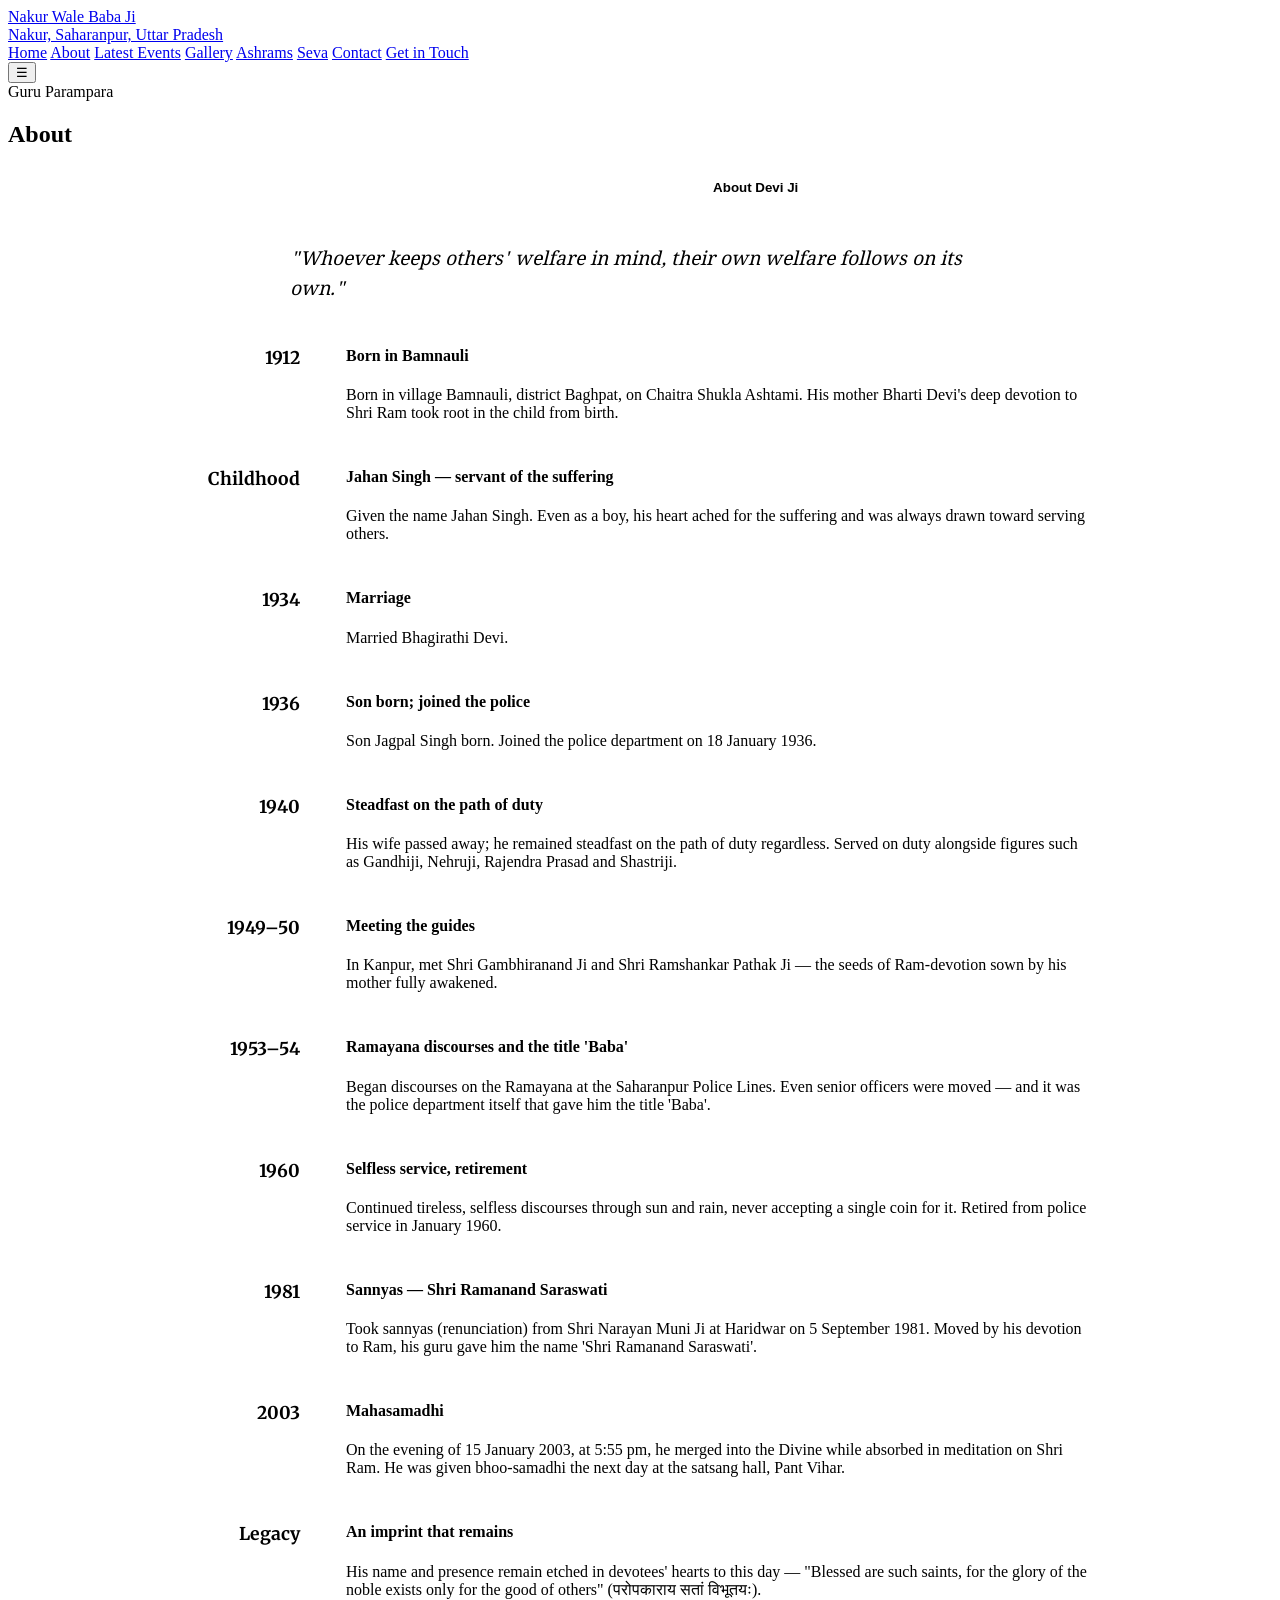
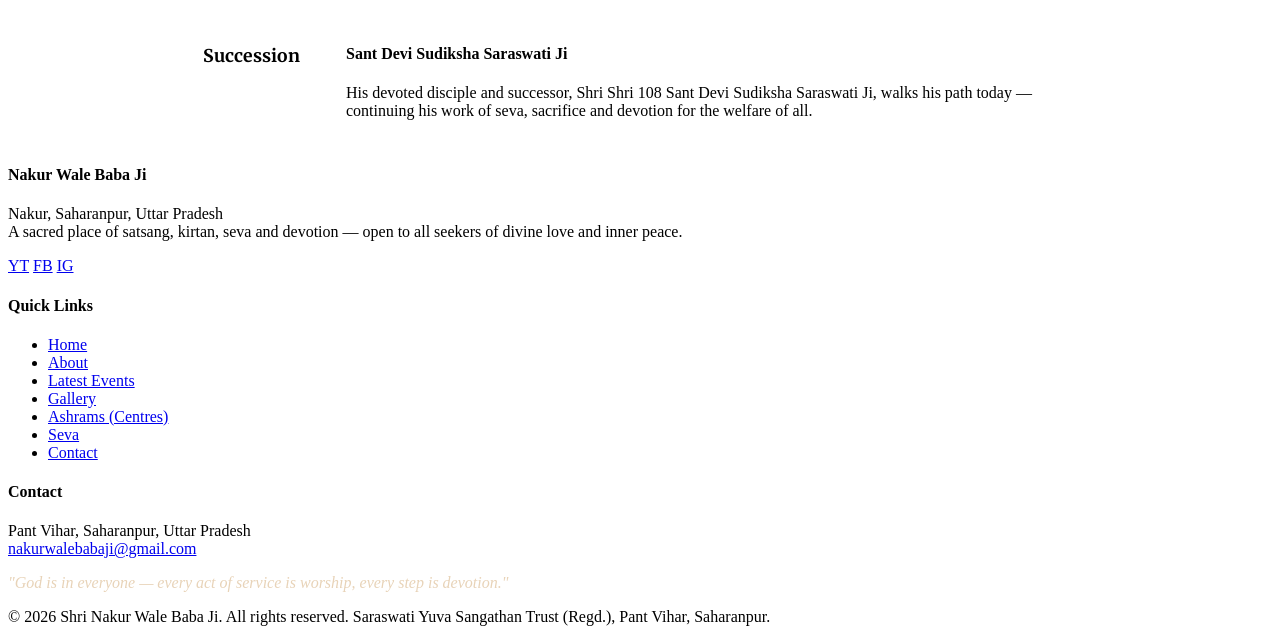
==== about.html @ 9f9c10e1 "Add files via upload" ====
<!DOCTYPE html>
<html lang="en">
<head>
<meta charset="UTF-8">
<meta name="viewport" content="width=device-width, initial-scale=1.0">
<title>About | Nakur Wale Baba Ji</title>
<meta name="description" content="Guru parampara — Nakur Wale Baba Ji's life journey and the sacred succession of Sant Devi Sudiksha Saraswati Ji.">
<link rel="preconnect" href="https://fonts.googleapis.com">
<link href="https://fonts.googleapis.com/css2?family=Merriweather:wght@700;900&family=Noto+Serif+Devanagari&family=Poppins:wght@400;500;600;700&display=swap" rel="stylesheet">
<link rel="stylesheet" href="assets/css/style.css">
<style>
.tabs-row{ display:flex; gap:14px; justify-content:center; margin-bottom:40px; flex-wrap:wrap; }
.tab-btn{ padding:12px 26px; border-radius:999px; border:2px solid var(--maroon); background:transparent; color:var(--maroon); font-weight:700; cursor:pointer; }
.tab-btn.active{ background:var(--maroon); color:#fff; }
.tab-panel{ display:none; }
.tab-panel.active{ display:block; }
.timeline{ max-width:900px; margin:0 auto; }
.tl-item{ display:grid; grid-template-columns:110px 1fr; gap:24px; margin-bottom:30px; }
.tl-year{ font-family:'Merriweather',serif; font-weight:700; color:var(--gold); font-size:1.1rem; text-align:right; }
.tl-body{ border-left:3px solid var(--gold); padding-left:22px; position:relative; }
.tl-body::before{ content:""; position:absolute; left:-8px; top:4px; width:13px; height:13px; border-radius:50%; background:var(--maroon); }
@media (max-width:600px){ .tl-item{ grid-template-columns:1fr; } .tl-year{ text-align:left; } }
</style>
</head>
<body>

<header class="site-header">
  <div class="header-inner">
    <a href="index.html" class="brand">
      <img src="https://nakurwalebabaji.com/images/logo.png" alt="Nakur Wale Baba Ji" onerror="this.style.display='none'">
      <div class="brand-text"><div class="title">Nakur Wale Baba Ji</div><div class="sub">Nakur, Saharanpur, Uttar Pradesh</div></div>
    </a>
    <nav class="nav">
      <a href="index.html">Home</a>
      <a href="about.html" class="active">About</a>
      <a href="events.html">Latest Events</a>
      <a href="gallery.html">Gallery</a>
      <a href="ashrams.html">Ashrams</a>
      <a href="seva.html">Seva</a>
      <a href="contact.html">Contact</a>
      <a href="contact.html" class="btn btn-primary nav-cta">Get in Touch</a>
    </nav>
    <button class="nav-toggle" aria-label="Menu">&#9776;</button>
  </div>
</header>

<section class="section" style="padding-bottom:0;">
  <div class="container">
    <div class="section-head">
      <div class="overline">Guru Parampara</div>
      <h2>About</h2>
    </div>
    <div class="tabs-row">
      <button class="tab-btn active" data-target="tab-baba">About Nakur Wale Baba Ji</button>
      <button class="tab-btn" data-target="tab-devi">About Devi Ji</button>
    </div>
  </div>
</section>

<section class="section" style="padding-top:0;">
  <div class="container">

    <div class="tab-panel active" id="tab-baba">
      <div class="center" style="max-width:700px;margin:0 auto 40px;">
        <p style="font-family:'Noto Serif Devanagari',serif;font-size:1.2rem;color:var(--maroon);font-style:italic;">
          "Whoever keeps others' welfare in mind, their own welfare follows on its own."
        </p>
      </div>
      <div class="timeline">
        <div class="tl-item"><div class="tl-year">1912</div><div class="tl-body"><h4 style="margin-top:0;">Born in Bamnauli</h4><p>Born in village Bamnauli, district Baghpat, on Chaitra Shukla Ashtami. His mother Bharti Devi's deep devotion to Shri Ram took root in the child from birth.</p></div></div>
        <div class="tl-item"><div class="tl-year">Childhood</div><div class="tl-body"><h4 style="margin-top:0;">Jahan Singh — servant of the suffering</h4><p>Given the name Jahan Singh. Even as a boy, his heart ached for the suffering and was always drawn toward serving others.</p></div></div>
        <div class="tl-item"><div class="tl-year">1934</div><div class="tl-body"><h4 style="margin-top:0;">Marriage</h4><p>Married Bhagirathi Devi.</p></div></div>
        <div class="tl-item"><div class="tl-year">1936</div><div class="tl-body"><h4 style="margin-top:0;">Son born; joined the police</h4><p>Son Jagpal Singh born. Joined the police department on 18 January 1936.</p></div></div>
        <div class="tl-item"><div class="tl-year">1940</div><div class="tl-body"><h4 style="margin-top:0;">Steadfast on the path of duty</h4><p>His wife passed away; he remained steadfast on the path of duty regardless. Served on duty alongside figures such as Gandhiji, Nehruji, Rajendra Prasad and Shastriji.</p></div></div>
        <div class="tl-item"><div class="tl-year">1949–50</div><div class="tl-body"><h4 style="margin-top:0;">Meeting the guides</h4><p>In Kanpur, met Shri Gambhiranand Ji and Shri Ramshankar Pathak Ji — the seeds of Ram-devotion sown by his mother fully awakened.</p></div></div>
        <div class="tl-item"><div class="tl-year">1953–54</div><div class="tl-body"><h4 style="margin-top:0;">Ramayana discourses and the title 'Baba'</h4><p>Began discourses on the Ramayana at the Saharanpur Police Lines. Even senior officers were moved — and it was the police department itself that gave him the title 'Baba'.</p></div></div>
        <div class="tl-item"><div class="tl-year">1960</div><div class="tl-body"><h4 style="margin-top:0;">Selfless service, retirement</h4><p>Continued tireless, selfless discourses through sun and rain, never accepting a single coin for it. Retired from police service in January 1960.</p></div></div>
        <div class="tl-item"><div class="tl-year">1981</div><div class="tl-body"><h4 style="margin-top:0;">Sannyas — Shri Ramanand Saraswati</h4><p>Took sannyas (renunciation) from Shri Narayan Muni Ji at Haridwar on 5 September 1981. Moved by his devotion to Ram, his guru gave him the name 'Shri Ramanand Saraswati'.</p></div></div>
        <div class="tl-item"><div class="tl-year">2003</div><div class="tl-body"><h4 style="margin-top:0;">Mahasamadhi</h4><p>On the evening of 15 January 2003, at 5:55 pm, he merged into the Divine while absorbed in meditation on Shri Ram. He was given bhoo-samadhi the next day at the satsang hall, Pant Vihar.</p></div></div>
        <div class="tl-item"><div class="tl-year">Legacy</div><div class="tl-body"><h4 style="margin-top:0;">An imprint that remains</h4><p>His name and presence remain etched in devotees' hearts to this day — "Blessed are such saints, for the glory of the noble exists only for the good of others" (परोपकाराय सतां विभूतयः).</p></div></div>
        <div class="tl-item"><div class="tl-year">Succession</div><div class="tl-body"><h4 style="margin-top:0;">Sant Devi Sudiksha Saraswati Ji</h4><p>His devoted disciple and successor, Shri Shri 108 Sant Devi Sudiksha Saraswati Ji, walks his path today — continuing his work of seva, sacrifice and devotion for the welfare of all.</p></div></div>
      </div>
    </div>

    <div class="tab-panel" id="tab-devi">
      <div class="bio-grid">
        <img src="https://nakurwalebabaji.com/images/Devi%20ji/devi-ji.png" alt="Sant Devi Sudiksha Saraswati Ji">
        <div>
          <h2>Sant Devi Sudiksha Saraswati Ji</h2>
          <p>Sushri Devi Sudiksha Saraswati Ji has been Nakur Wale Baba Ji's disciple since 1969. In 1970 he gave her the Shri Ramcharitmanas as prasad from Haridwar and inspired her to study and reflect on it; in 1971 he placed her in the education department, where her work continues to this day. She has been honoured with the President's Medal for this work, and today continues Baba Ji's path of seva, sacrifice and devotion as his successor.</p>
          <div class="pull-quote">"Ram te adhik Ram kar dasa, tum te adhik guruhi jiya jaani" — from her own tribute to Baba Ji, reflecting the depth of her devotion to her guru.</div>
        </div>
      </div>
      <div class="badge-info" style="max-width:900px;margin:36px auto 0;">
        The content above draws on Devi Ji's own tribute/dedication letter to Baba Ji. A fuller biography — her own background, initiation, and the initiatives she personally leads today — can be added here once available.
      </div>
    </div>

  </div>
</section>

<footer class="site-footer">
  <div class="container">
    <div class="footer-grid">
      <div>
        <h4>Nakur Wale Baba Ji</h4>
        <p>Nakur, Saharanpur, Uttar Pradesh<br>A sacred place of satsang, kirtan, seva and devotion — open to all seekers of divine love and inner peace.</p>
        <div class="social-row">
          <a href="https://www.youtube.com/@bawavideo" target="_blank" rel="noopener" title="YouTube">YT</a>
          <a href="https://www.facebook.com/bawajinakurwale" target="_blank" rel="noopener" title="Facebook">FB</a>
          <a href="https://www.instagram.com/nakur_wale_baba_ji/" target="_blank" rel="noopener" title="Instagram">IG</a>
        </div>
      </div>
      <div>
        <h4>Quick Links</h4>
        <ul class="footer-links">
          <li><a href="index.html">Home</a></li>
          <li><a href="about.html">About</a></li>
          <li><a href="events.html">Latest Events</a></li>
          <li><a href="gallery.html">Gallery</a></li>
          <li><a href="ashrams.html">Ashrams (Centres)</a></li>
          <li><a href="seva.html">Seva</a></li>
          <li><a href="contact.html">Contact</a></li>
        </ul>
      </div>
      <div>
        <h4>Contact</h4>
        <p>Pant Vihar, Saharanpur, Uttar Pradesh<br><a href="mailto:nakurwalebabaji@gmail.com">nakurwalebabaji@gmail.com</a></p>
        <p style="font-style:italic;color:#e8d3b8;">"God is in everyone — every act of service is worship, every step is devotion."</p>
      </div>
    </div>
    <div class="footer-bottom">© 2026 Shri Nakur Wale Baba Ji. All rights reserved. Saraswati Yuva Sangathan Trust (Regd.), Pant Vihar, Saharanpur.</div>
  </div>
</footer>

<script src="assets/js/main.js"></script>
<script>
document.addEventListener("DOMContentLoaded", function(){
  document.querySelectorAll(".tab-btn").forEach(function(btn){
    btn.addEventListener("click", function(){
      document.querySelectorAll(".tab-btn").forEach(function(b){ b.classList.remove("active"); });
      document.querySelectorAll(".tab-panel").forEach(function(p){ p.classList.remove("active"); });
      btn.classList.add("active");
      document.getElementById(btn.getAttribute("data-target")).classList.add("active");
    });
  });
});
</script>
</body>
</html>
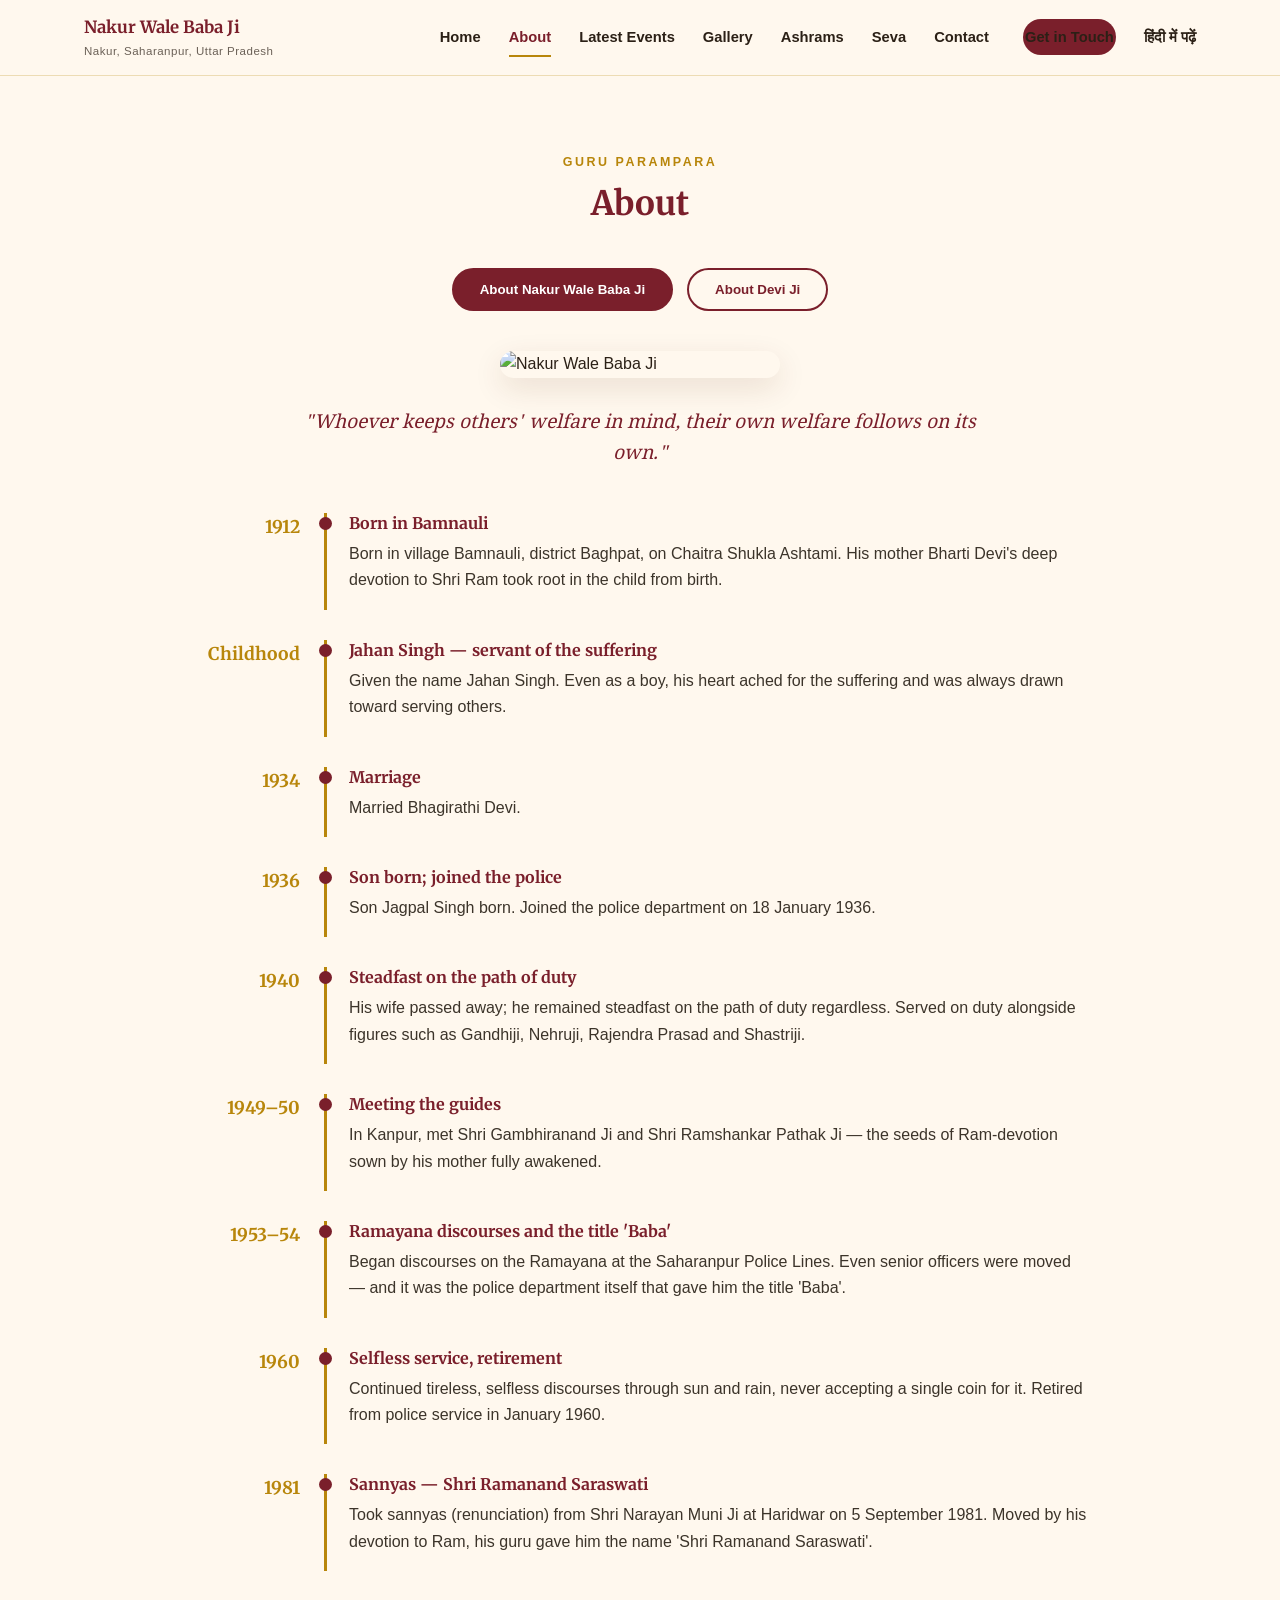
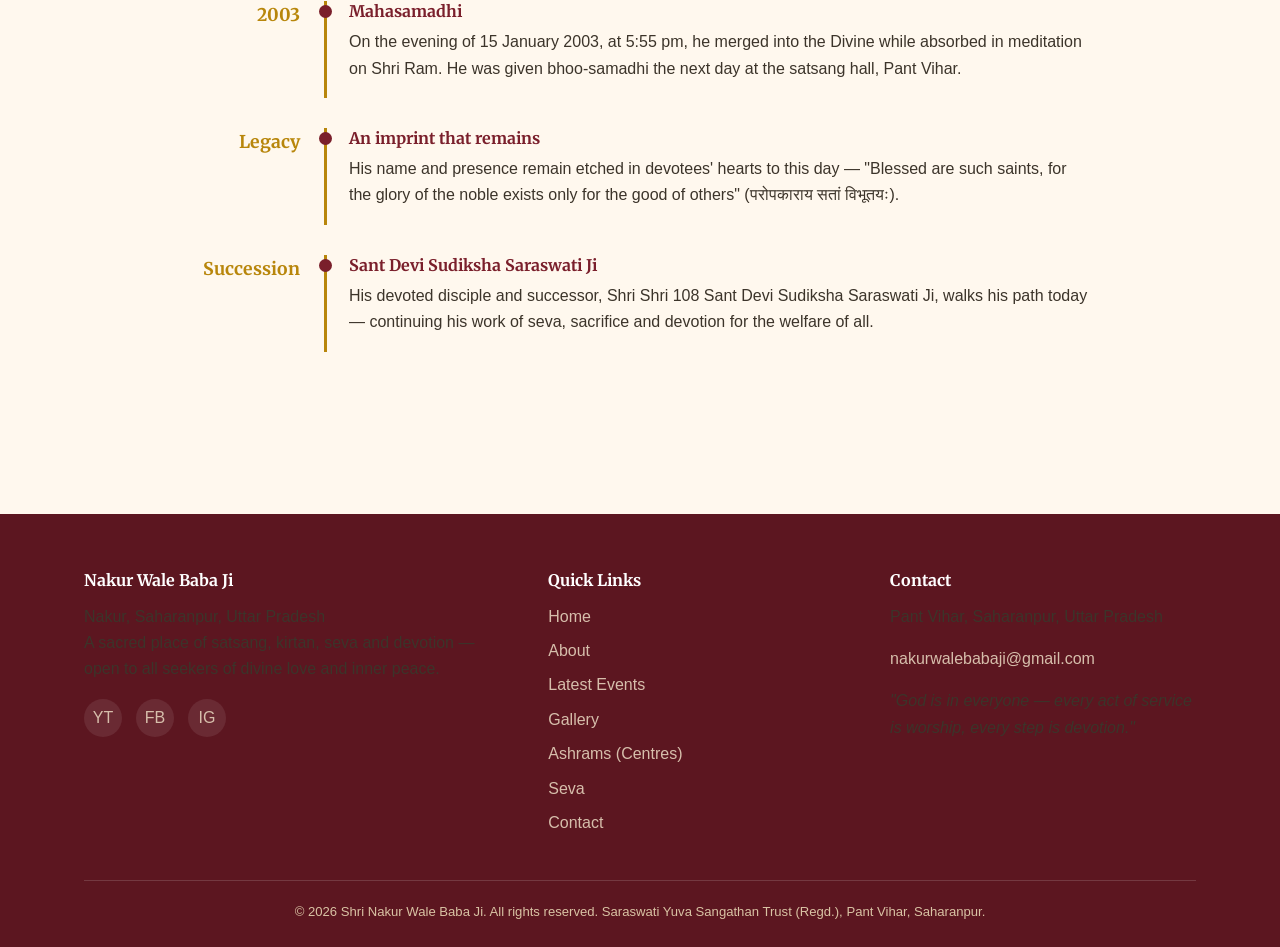
==== commit 764b27cd: "Add files via upload" ====
--- a/about.html
+++ b/about.html
@@ -20,6 +20,7 @@
 .tl-body{ border-left:3px solid var(--gold); padding-left:22px; position:relative; }
 .tl-body::before{ content:""; position:absolute; left:-8px; top:4px; width:13px; height:13px; border-radius:50%; background:var(--maroon); }
 @media (max-width:600px){ .tl-item{ grid-template-columns:1fr; } .tl-year{ text-align:left; } }
+.baba-photo{ max-width:280px; margin:0 auto 32px; border-radius:var(--radius); box-shadow:var(--shadow); }
 </style>
 </head>
 <body>
@@ -28,17 +29,18 @@
   <div class="header-inner">
     <a href="index.html" class="brand">
       <img src="https://nakurwalebabaji.com/images/logo.png" alt="Nakur Wale Baba Ji" onerror="this.style.display='none'">
-      <div class="brand-text"><div class="title">Nakur Wale Baba Ji</div><div class="sub">Nakur, Saharanpur, Uttar Pradesh</div></div>
+      <div class="brand-text"><div class="title" data-en="Nakur Wale Baba Ji" data-hi="नकुड़ वाले बाबा जी">Nakur Wale Baba Ji</div><div class="sub" data-en="Nakur, Saharanpur, Uttar Pradesh" data-hi="नकुड़, सहारनपुर, उत्तर प्रदेश">Nakur, Saharanpur, Uttar Pradesh</div></div>
     </a>
     <nav class="nav">
-      <a href="index.html">Home</a>
-      <a href="about.html" class="active">About</a>
-      <a href="events.html">Latest Events</a>
-      <a href="gallery.html">Gallery</a>
-      <a href="ashrams.html">Ashrams</a>
-      <a href="seva.html">Seva</a>
-      <a href="contact.html">Contact</a>
-      <a href="contact.html" class="btn btn-primary nav-cta">Get in Touch</a>
+      <a href="index.html" data-en="Home" data-hi="होम">Home</a>
+      <a href="about.html" class="active" data-en="About" data-hi="परिचय">About</a>
+      <a href="events.html" data-en="Latest Events" data-hi="ताज़ा कार्यक्रम">Latest Events</a>
+      <a href="gallery.html" data-en="Gallery" data-hi="गैलरी">Gallery</a>
+      <a href="ashrams.html" data-en="Ashrams" data-hi="आश्रम">Ashrams</a>
+      <a href="seva.html" data-en="Seva" data-hi="सेवा">Seva</a>
+      <a href="contact.html" data-en="Contact" data-hi="संपर्क">Contact</a>
+      <a href="contact.html" class="btn btn-primary nav-cta" data-en="Get in Touch" data-hi="संपर्क करें">Get in Touch</a>
+      <a href="#" id="lang-toggle" class="lang-toggle" data-en="हिंदी में पढ़ें" data-hi="En">हिंदी में पढ़ें</a>
     </nav>
     <button class="nav-toggle" aria-label="Menu">&#9776;</button>
   </div>
@@ -47,12 +49,12 @@
 <section class="section" style="padding-bottom:0;">
   <div class="container">
     <div class="section-head">
-      <div class="overline">Guru Parampara</div>
-      <h2>About</h2>
+      <div class="overline" data-en="Guru Parampara" data-hi="गुरु परंपरा">Guru Parampara</div>
+      <h2 data-en="About" data-hi="परिचय">About</h2>
     </div>
     <div class="tabs-row">
-      <button class="tab-btn active" data-target="tab-baba">About Nakur Wale Baba Ji</button>
-      <button class="tab-btn" data-target="tab-devi">About Devi Ji</button>
+      <button class="tab-btn active" data-target="tab-baba" data-en="About Nakur Wale Baba Ji" data-hi="नकुड़ वाले बाबा जी के बारे में">About Nakur Wale Baba Ji</button>
+      <button class="tab-btn" data-target="tab-devi" data-en="About Devi Ji" data-hi="देवी जी के बारे में">About Devi Ji</button>
     </div>
   </div>
 </section>
@@ -61,24 +63,25 @@
   <div class="container">
 
     <div class="tab-panel active" id="tab-baba">
+      <img class="baba-photo" src="https://nakurwalebabaji.com/images/Nakud%20wale%20baba%20ji/photo1.jpg" alt="Nakur Wale Baba Ji">
       <div class="center" style="max-width:700px;margin:0 auto 40px;">
-        <p style="font-family:'Noto Serif Devanagari',serif;font-size:1.2rem;color:var(--maroon);font-style:italic;">
+        <p style="font-family:'Noto Serif Devanagari',serif;font-size:1.2rem;color:var(--maroon);font-style:italic;" data-en="&quot;Whoever keeps others' welfare in mind, their own welfare follows on its own.&quot;" data-hi="&quot;औरों के कल्याण में रहता जिनका ध्यान, उनका अपने आप हो जाता कल्याण।&quot;">
           "Whoever keeps others' welfare in mind, their own welfare follows on its own."
         </p>
       </div>
       <div class="timeline">
-        <div class="tl-item"><div class="tl-year">1912</div><div class="tl-body"><h4 style="margin-top:0;">Born in Bamnauli</h4><p>Born in village Bamnauli, district Baghpat, on Chaitra Shukla Ashtami. His mother Bharti Devi's deep devotion to Shri Ram took root in the child from birth.</p></div></div>
-        <div class="tl-item"><div class="tl-year">Childhood</div><div class="tl-body"><h4 style="margin-top:0;">Jahan Singh — servant of the suffering</h4><p>Given the name Jahan Singh. Even as a boy, his heart ached for the suffering and was always drawn toward serving others.</p></div></div>
-        <div class="tl-item"><div class="tl-year">1934</div><div class="tl-body"><h4 style="margin-top:0;">Marriage</h4><p>Married Bhagirathi Devi.</p></div></div>
-        <div class="tl-item"><div class="tl-year">1936</div><div class="tl-body"><h4 style="margin-top:0;">Son born; joined the police</h4><p>Son Jagpal Singh born. Joined the police department on 18 January 1936.</p></div></div>
-        <div class="tl-item"><div class="tl-year">1940</div><div class="tl-body"><h4 style="margin-top:0;">Steadfast on the path of duty</h4><p>His wife passed away; he remained steadfast on the path of duty regardless. Served on duty alongside figures such as Gandhiji, Nehruji, Rajendra Prasad and Shastriji.</p></div></div>
-        <div class="tl-item"><div class="tl-year">1949–50</div><div class="tl-body"><h4 style="margin-top:0;">Meeting the guides</h4><p>In Kanpur, met Shri Gambhiranand Ji and Shri Ramshankar Pathak Ji — the seeds of Ram-devotion sown by his mother fully awakened.</p></div></div>
-        <div class="tl-item"><div class="tl-year">1953–54</div><div class="tl-body"><h4 style="margin-top:0;">Ramayana discourses and the title 'Baba'</h4><p>Began discourses on the Ramayana at the Saharanpur Police Lines. Even senior officers were moved — and it was the police department itself that gave him the title 'Baba'.</p></div></div>
-        <div class="tl-item"><div class="tl-year">1960</div><div class="tl-body"><h4 style="margin-top:0;">Selfless service, retirement</h4><p>Continued tireless, selfless discourses through sun and rain, never accepting a single coin for it. Retired from police service in January 1960.</p></div></div>
-        <div class="tl-item"><div class="tl-year">1981</div><div class="tl-body"><h4 style="margin-top:0;">Sannyas — Shri Ramanand Saraswati</h4><p>Took sannyas (renunciation) from Shri Narayan Muni Ji at Haridwar on 5 September 1981. Moved by his devotion to Ram, his guru gave him the name 'Shri Ramanand Saraswati'.</p></div></div>
-        <div class="tl-item"><div class="tl-year">2003</div><div class="tl-body"><h4 style="margin-top:0;">Mahasamadhi</h4><p>On the evening of 15 January 2003, at 5:55 pm, he merged into the Divine while absorbed in meditation on Shri Ram. He was given bhoo-samadhi the next day at the satsang hall, Pant Vihar.</p></div></div>
-        <div class="tl-item"><div class="tl-year">Legacy</div><div class="tl-body"><h4 style="margin-top:0;">An imprint that remains</h4><p>His name and presence remain etched in devotees' hearts to this day — "Blessed are such saints, for the glory of the noble exists only for the good of others" (परोपकाराय सतां विभूतयः).</p></div></div>
-        <div class="tl-item"><div class="tl-year">Succession</div><div class="tl-body"><h4 style="margin-top:0;">Sant Devi Sudiksha Saraswati Ji</h4><p>His devoted disciple and successor, Shri Shri 108 Sant Devi Sudiksha Saraswati Ji, walks his path today — continuing his work of seva, sacrifice and devotion for the welfare of all.</p></div></div>
+        <div class="tl-item"><div class="tl-year">1912</div><div class="tl-body"><h4 style="margin-top:0;" data-en="Born in Bamnauli" data-hi="बामनौली में जन्म">Born in Bamnauli</h4><p data-en="Born in village Bamnauli, district Baghpat, on Chaitra Shukla Ashtami. His mother Bharti Devi's deep devotion to Shri Ram took root in the child from birth." data-hi="ग्राम बामनौली, जिला बागपत में चैत्र शुक्ल अष्टमी को जन्म हुआ। माता भारती देवी की श्री राम के प्रति गहरी भक्ति बचपन से ही बालक में स्थापित हो गई थी।">Born in village Bamnauli, district Baghpat, on Chaitra Shukla Ashtami. His mother Bharti Devi's deep devotion to Shri Ram took root in the child from birth.</p></div></div>
+        <div class="tl-item"><div class="tl-year" data-en="Childhood" data-hi="बचपन">Childhood</div><div class="tl-body"><h4 style="margin-top:0;" data-en="Jahan Singh — servant of the suffering" data-hi="जहान सिंह — दुखियों के सेवक">Jahan Singh — servant of the suffering</h4><p data-en="Given the name Jahan Singh. Even as a boy, his heart ached for the suffering and was always drawn toward serving others." data-hi="नाम जहान सिंह रखा गया। बचपन से ही उनका हृदय दुखियों के लिए द्रवित रहता था और वे सदैव दूसरों की सेवा की ओर आकर्षित रहते थे।">Given the name Jahan Singh. Even as a boy, his heart ached for the suffering and was always drawn toward serving others.</p></div></div>
+        <div class="tl-item"><div class="tl-year">1934</div><div class="tl-body"><h4 style="margin-top:0;" data-en="Marriage" data-hi="विवाह">Marriage</h4><p data-en="Married Bhagirathi Devi." data-hi="भागीरथी देवी से विवाह हुआ।">Married Bhagirathi Devi.</p></div></div>
+        <div class="tl-item"><div class="tl-year">1936</div><div class="tl-body"><h4 style="margin-top:0;" data-en="Son born; joined the police" data-hi="पुत्र जन्म और पुलिस विभाग में भर्ती">Son born; joined the police</h4><p data-en="Son Jagpal Singh born. Joined the police department on 18 January 1936." data-hi="पुत्र जगपाल सिंह का जन्म हुआ। 18 जनवरी 1936 को पुलिस विभाग में भर्ती हुए।">Son Jagpal Singh born. Joined the police department on 18 January 1936.</p></div></div>
+        <div class="tl-item"><div class="tl-year">1940</div><div class="tl-body"><h4 style="margin-top:0;" data-en="Steadfast on the path of duty" data-hi="कर्तव्य पथ पर अडिग">Steadfast on the path of duty</h4><p data-en="His wife passed away; he remained steadfast on the path of duty regardless. Served on duty alongside figures such as Gandhiji, Nehruji, Rajendra Prasad and Shastriji." data-hi="पत्नी का देहांत हो गया, फिर भी वे कर्तव्य पथ पर अडिग रहे। गांधीजी, नेहरूजी, राजेंद्र प्रसाद और शास्त्रीजी जैसी विभूतियों के साथ ड्यूटी पर सेवा दी।">His wife passed away; he remained steadfast on the path of duty regardless. Served on duty alongside figures such as Gandhiji, Nehruji, Rajendra Prasad and Shastriji.</p></div></div>
+        <div class="tl-item"><div class="tl-year">1949–50</div><div class="tl-body"><h4 style="margin-top:0;" data-en="Meeting the guides" data-hi="मार्गदर्शकों से भेंट">Meeting the guides</h4><p data-en="In Kanpur, met Shri Gambhiranand Ji and Shri Ramshankar Pathak Ji — the seeds of Ram-devotion sown by his mother fully awakened." data-hi="कानपुर में श्री गंभीरानंद जी और श्री रामशंकर पाठक जी से भेंट हुई — माता द्वारा बोए गए राम-भक्ति के बीज पूर्णतः जाग्रत हो उठे।">In Kanpur, met Shri Gambhiranand Ji and Shri Ramshankar Pathak Ji — the seeds of Ram-devotion sown by his mother fully awakened.</p></div></div>
+        <div class="tl-item"><div class="tl-year">1953–54</div><div class="tl-body"><h4 style="margin-top:0;" data-en="Ramayana discourses and the title 'Baba'" data-hi="रामायण प्रवचन और 'बाबा' की उपाधि">Ramayana discourses and the title 'Baba'</h4><p data-en="Began discourses on the Ramayana at the Saharanpur Police Lines. Even senior officers were moved — and it was the police department itself that gave him the title 'Baba'." data-hi="सहारनपुर पुलिस लाइन में रामायण पर प्रवचन आरंभ किए। वरिष्ठ अधिकारी भी भावविभोर हो उठे — और स्वयं पुलिस विभाग ने उन्हें 'बाबा' की उपाधि दी।">Began discourses on the Ramayana at the Saharanpur Police Lines. Even senior officers were moved — and it was the police department itself that gave him the title 'Baba'.</p></div></div>
+        <div class="tl-item"><div class="tl-year">1960</div><div class="tl-body"><h4 style="margin-top:0;" data-en="Selfless service, retirement" data-hi="निःस्वार्थ सेवा, सेवानिवृत्ति">Selfless service, retirement</h4><p data-en="Continued tireless, selfless discourses through sun and rain, never accepting a single coin for it. Retired from police service in January 1960." data-hi="धूप और वर्षा में भी अथक, निःस्वार्थ प्रवचन जारी रखे, कभी एक पैसा भी स्वीकार नहीं किया। जनवरी 1960 में पुलिस सेवा से सेवानिवृत्त हुए।">Continued tireless, selfless discourses through sun and rain, never accepting a single coin for it. Retired from police service in January 1960.</p></div></div>
+        <div class="tl-item"><div class="tl-year">1981</div><div class="tl-body"><h4 style="margin-top:0;" data-en="Sannyas — Shri Ramanand Saraswati" data-hi="संन्यास — श्री रामानंद सरस्वती">Sannyas — Shri Ramanand Saraswati</h4><p data-en="Took sannyas (renunciation) from Shri Narayan Muni Ji at Haridwar on 5 September 1981. Moved by his devotion to Ram, his guru gave him the name 'Shri Ramanand Saraswati'." data-hi="5 सितंबर 1981 को हरिद्वार में श्री नारायण मुनि जी से संन्यास ग्रहण किया। उनकी राम-भक्ति से प्रभावित होकर गुरु ने उन्हें 'श्री रामानंद सरस्वती' नाम दिया।">Took sannyas (renunciation) from Shri Narayan Muni Ji at Haridwar on 5 September 1981. Moved by his devotion to Ram, his guru gave him the name 'Shri Ramanand Saraswati'.</p></div></div>
+        <div class="tl-item"><div class="tl-year">2003</div><div class="tl-body"><h4 style="margin-top:0;" data-en="Mahasamadhi" data-hi="महासमाधि">Mahasamadhi</h4><p data-en="On the evening of 15 January 2003, at 5:55 pm, he merged into the Divine while absorbed in meditation on Shri Ram. He was given bhoo-samadhi the next day at the satsang hall, Pant Vihar." data-hi="15 जनवरी 2003 की संध्या, 5:55 बजे, श्री राम के ध्यान में लीन होते हुए वे परमात्मा में विलीन हो गए। अगले दिन पंत विहार स्थित सत्संग भवन में भू-समाधि दी गई।">On the evening of 15 January 2003, at 5:55 pm, he merged into the Divine while absorbed in meditation on Shri Ram. He was given bhoo-samadhi the next day at the satsang hall, Pant Vihar.</p></div></div>
+        <div class="tl-item"><div class="tl-year" data-en="Legacy" data-hi="विरासत">Legacy</div><div class="tl-body"><h4 style="margin-top:0;" data-en="An imprint that remains" data-hi="एक अमिट छाप">An imprint that remains</h4><p data-en="His name and presence remain etched in devotees' hearts to this day — &quot;Blessed are such saints, for the glory of the noble exists only for the good of others&quot; (परोपकाराय सतां विभूतयः)." data-hi="उनका नाम और उपस्थिति आज भी भक्तों के हृदय में अंकित है — 'ऐसे संत धन्य हैं, क्योंकि श्रेष्ठ जनों की महिमा केवल दूसरों की भलाई के लिए होती है' (परोपकाराय सतां विभूतयः)।">His name and presence remain etched in devotees' hearts to this day — "Blessed are such saints, for the glory of the noble exists only for the good of others" (परोपकाराय सतां विभूतयः).</p></div></div>
+        <div class="tl-item"><div class="tl-year" data-en="Succession" data-hi="उत्तराधिकार">Succession</div><div class="tl-body"><h4 style="margin-top:0;" data-en="Sant Devi Sudiksha Saraswati Ji" data-hi="संत देवी सुदीक्षा सरस्वती जी">Sant Devi Sudiksha Saraswati Ji</h4><p data-en="His devoted disciple and successor, Shri Shri 108 Sant Devi Sudiksha Saraswati Ji, walks his path today — continuing his work of seva, sacrifice and devotion for the welfare of all." data-hi="उनकी भक्त शिष्या और उत्तराधिकारी, श्री श्री 108 संत देवी सुदीक्षा सरस्वती जी, आज भी उनके पथ पर चल रही हैं — सभी के कल्याण हेतु सेवा, त्याग और भक्ति का कार्य जारी रखते हुए।">His devoted disciple and successor, Shri Shri 108 Sant Devi Sudiksha Saraswati Ji, walks his path today — continuing his work of seva, sacrifice and devotion for the welfare of all.</p></div></div>
       </div>
     </div>
 
@@ -86,13 +89,10 @@
       <div class="bio-grid">
         <img src="https://nakurwalebabaji.com/images/Devi%20ji/devi-ji.png" alt="Sant Devi Sudiksha Saraswati Ji">
         <div>
-          <h2>Sant Devi Sudiksha Saraswati Ji</h2>
-          <p>Sushri Devi Sudiksha Saraswati Ji has been Nakur Wale Baba Ji's disciple since 1969. In 1970 he gave her the Shri Ramcharitmanas as prasad from Haridwar and inspired her to study and reflect on it; in 1971 he placed her in the education department, where her work continues to this day. She has been honoured with the President's Medal for this work, and today continues Baba Ji's path of seva, sacrifice and devotion as his successor.</p>
-          <div class="pull-quote">"Ram te adhik Ram kar dasa, tum te adhik guruhi jiya jaani" — from her own tribute to Baba Ji, reflecting the depth of her devotion to her guru.</div>
+          <h2 data-en="Sant Devi Sudiksha Saraswati Ji" data-hi="संत देवी सुदीक्षा सरस्वती जी">Sant Devi Sudiksha Saraswati Ji</h2>
+          <p data-en="Sushri Devi Sudiksha Saraswati Ji has been Nakur Wale Baba Ji's disciple since 1969. In 1970 he gave her the Shri Ramcharitmanas as prasad from Haridwar and inspired her to study and reflect on it; in 1971 he placed her in the education department, where her work continues to this day. She has been honoured with the President's Medal for this work, and today continues Baba Ji's path of seva, sacrifice and devotion as his successor." data-hi="सुश्री देवी सुदीक्षा सरस्वती जी 1969 से नकुड़ वाले बाबा जी की शिष्या रही हैं। 1970 में उन्होंने हरिद्वार से श्री रामचरितमानस प्रसाद स्वरूप भेंट किया और उसे मनन-चिंतन करने की प्रेरणा दी; 1971 में उन्हें शिक्षा विभाग में सेवा का अवसर दिया, जो आज भी जारी है। इस कार्य के लिए उन्हें राष्ट्रपति पदक से सम्मानित किया गया है, और आज वे बाबा जी के उत्तराधिकारी के रूप में सेवा, त्याग और भक्ति के पथ को आगे बढ़ा रही हैं।">Sushri Devi Sudiksha Saraswati Ji has been Nakur Wale Baba Ji's disciple since 1969. In 1970 he gave her the Shri Ramcharitmanas as prasad from Haridwar and inspired her to study and reflect on it; in 1971 he placed her in the education department, where her work continues to this day. She has been honoured with the President's Medal for this work, and today continues Baba Ji's path of seva, sacrifice and devotion as his successor.</p>
+          <div class="pull-quote" data-en="&quot;Ram te adhik Ram kar dasa, tum te adhik guruhi jiya jaani&quot; — from her own tribute to Baba Ji, reflecting the depth of her devotion to her guru." data-hi="&quot;राम ते अधिक राम कर दासा, तुम ते अधिक गुरुहि जिय जानी&quot; — बाबा जी के प्रति उनकी अपनी श्रद्धांजलि से, जो अपने गुरु के प्रति उनकी भक्ति की गहराई को दर्शाती है।">"Ram te adhik Ram kar dasa, tum te adhik guruhi jiya jaani" — from her own tribute to Baba Ji, reflecting the depth of her devotion to her guru.</div>
         </div>
-      </div>
-      <div class="badge-info" style="max-width:900px;margin:36px auto 0;">
-        The content above draws on Devi Ji's own tribute/dedication letter to Baba Ji. A fuller biography — her own background, initiation, and the initiatives she personally leads today — can be added here once available.
       </div>
     </div>
 
@@ -103,8 +103,8 @@
   <div class="container">
     <div class="footer-grid">
       <div>
-        <h4>Nakur Wale Baba Ji</h4>
-        <p>Nakur, Saharanpur, Uttar Pradesh<br>A sacred place of satsang, kirtan, seva and devotion — open to all seekers of divine love and inner peace.</p>
+        <h4 data-en="Nakur Wale Baba Ji" data-hi="नकुड़ वाले बाबा जी">Nakur Wale Baba Ji</h4>
+        <p data-en="Nakur, Saharanpur, Uttar Pradesh<br>A sacred place of satsang, kirtan, seva and devotion — open to all seekers of divine love and inner peace." data-hi="नकुड़, सहारनपुर, उत्तर प्रदेश<br>सत्संग, कीर्तन, सेवा और भक्ति का एक पावन स्थल — दिव्य प्रेम और आंतरिक शांति के सभी साधकों के लिए खुला।">Nakur, Saharanpur, Uttar Pradesh<br>A sacred place of satsang, kirtan, seva and devotion — open to all seekers of divine love and inner peace.</p>
         <div class="social-row">
           <a href="https://www.youtube.com/@bawavideo" target="_blank" rel="noopener" title="YouTube">YT</a>
           <a href="https://www.facebook.com/bawajinakurwale" target="_blank" rel="noopener" title="Facebook">FB</a>
@@ -112,28 +112,30 @@
         </div>
       </div>
       <div>
-        <h4>Quick Links</h4>
+        <h4 data-en="Quick Links" data-hi="त्वरित लिंक">Quick Links</h4>
         <ul class="footer-links">
-          <li><a href="index.html">Home</a></li>
-          <li><a href="about.html">About</a></li>
-          <li><a href="events.html">Latest Events</a></li>
-          <li><a href="gallery.html">Gallery</a></li>
-          <li><a href="ashrams.html">Ashrams (Centres)</a></li>
-          <li><a href="seva.html">Seva</a></li>
-          <li><a href="contact.html">Contact</a></li>
+          <li><a href="index.html" data-en="Home" data-hi="होम">Home</a></li>
+          <li><a href="about.html" data-en="About" data-hi="परिचय">About</a></li>
+          <li><a href="events.html" data-en="Latest Events" data-hi="ताज़ा कार्यक्रम">Latest Events</a></li>
+          <li><a href="gallery.html" data-en="Gallery" data-hi="गैलरी">Gallery</a></li>
+          <li><a href="ashrams.html" data-en="Ashrams (Centres)" data-hi="आश्रम (केंद्र)">Ashrams (Centres)</a></li>
+          <li><a href="seva.html" data-en="Seva" data-hi="सेवा">Seva</a></li>
+          <li><a href="contact.html" data-en="Contact" data-hi="संपर्क">Contact</a></li>
         </ul>
       </div>
       <div>
-        <h4>Contact</h4>
-        <p>Pant Vihar, Saharanpur, Uttar Pradesh<br><a href="mailto:nakurwalebabaji@gmail.com">nakurwalebabaji@gmail.com</a></p>
-        <p style="font-style:italic;color:#e8d3b8;">"God is in everyone — every act of service is worship, every step is devotion."</p>
+        <h4 data-en="Contact" data-hi="संपर्क">Contact</h4>
+        <p data-en="Pant Vihar, Saharanpur, Uttar Pradesh" data-hi="पंत विहार, सहारनपुर, उत्तर प्रदेश">Pant Vihar, Saharanpur, Uttar Pradesh</p>
+        <p><a href="mailto:nakurwalebabaji@gmail.com">nakurwalebabaji@gmail.com</a></p>
+        <p style="font-style:italic;" data-en="&quot;God is in everyone — every act of service is worship, every step is devotion.&quot;" data-hi="&quot;सब में ईश्वर है — हर सेवा में सेवा, हर कदम में भक्ति।&quot;">"God is in everyone — every act of service is worship, every step is devotion."</p>
       </div>
     </div>
-    <div class="footer-bottom">© 2026 Shri Nakur Wale Baba Ji. All rights reserved. Saraswati Yuva Sangathan Trust (Regd.), Pant Vihar, Saharanpur.</div>
+    <div class="footer-bottom" data-en="© 2026 Shri Nakur Wale Baba Ji. All rights reserved. Saraswati Yuva Sangathan Trust (Regd.), Pant Vihar, Saharanpur." data-hi="© 2026 श्री नकुड़ वाले बाबा जी। सर्वाधिकार सुरक्षित। सरस्वती युवा संगठन ट्रस्ट (रजि.), पंत विहार, सहारनपुर।">© 2026 Shri Nakur Wale Baba Ji. All rights reserved. Saraswati Yuva Sangathan Trust (Regd.), Pant Vihar, Saharanpur.</div>
   </div>
 </footer>
 
 <script src="assets/js/main.js"></script>
+<script src="assets/js/i18n.js"></script>
 <script>
 document.addEventListener("DOMContentLoaded", function(){
   document.querySelectorAll(".tab-btn").forEach(function(btn){
--- a/assets/css/style.css
+++ b/assets/css/style.css
@@ -0,0 +1,247 @@
+/* ============================================================
+   Nakur Wale Baba Ji — Site Stylesheet
+   Theme: saffron / maroon / gold, warm cream background
+   ============================================================ */
+
+:root{
+  --maroon: #7A1F2B;
+  --maroon-dark: #5c1620;
+  --gold: #B8860B;
+  --gold-light: #E8B93F;
+  --cream: #FFF8EE;
+  --cream-dark: #FBEFDA;
+  --ink: #2B2016;
+  --grey: #6b6157;
+  --white: #ffffff;
+  --shadow: 0 10px 30px rgba(90,40,10,0.12);
+  --radius: 14px;
+}
+
+*{ box-sizing: border-box; }
+html{ scroll-behavior: smooth; }
+body{
+  margin:0;
+  font-family: 'Poppins', 'Segoe UI', sans-serif;
+  background: var(--cream);
+  color: var(--ink);
+  line-height: 1.65;
+}
+h1,h2,h3,h4{
+  font-family: 'Merriweather', 'Noto Serif Devanagari', Georgia, serif;
+  color: var(--maroon);
+  margin: 0 0 .5rem;
+  line-height: 1.25;
+}
+p{ margin:0 0 1rem; color: #3c342a; }
+a{ color: inherit; text-decoration:none; }
+img{ max-width:100%; display:block; }
+.container{ max-width: 1160px; margin:0 auto; padding: 0 24px; }
+.section{ padding: 72px 0; }
+.section-alt{ background: var(--cream-dark); }
+.center{ text-align:center; }
+.overline{
+  display:inline-block;
+  font-size:.78rem;
+  letter-spacing:2.5px;
+  text-transform:uppercase;
+  color: var(--gold);
+  font-weight:600;
+  margin-bottom:10px;
+}
+.section-head{ max-width: 720px; margin: 0 auto 44px; text-align:center; }
+.section-head h2{ font-size: 2.1rem; }
+.section-head p{ color: var(--grey); }
+
+/* Buttons */
+.btn{
+  display:inline-flex; align-items:center; gap:8px;
+  padding: 13px 28px;
+  border-radius: 999px;
+  font-weight:600;
+  font-size:.95rem;
+  border: 2px solid transparent;
+  cursor:pointer;
+  transition: all .25s ease;
+}
+.btn-primary{ background: var(--maroon); color:#fff; }
+.btn-primary:hover{ background: var(--maroon-dark); transform: translateY(-2px); }
+.btn-outline{ background:transparent; border-color: var(--maroon); color: var(--maroon); }
+.btn-outline:hover{ background: var(--maroon); color:#fff; }
+.btn-gold{ background: var(--gold); color:#fff; }
+.btn-gold:hover{ background:#9a6f09; }
+
+/* Header */
+.site-header{
+  position: sticky; top:0; z-index: 100;
+  background: rgba(255,248,238,.96);
+  backdrop-filter: blur(6px);
+  border-bottom: 1px solid rgba(184,134,11,.25);
+}
+.header-inner{
+  display:flex; align-items:center; justify-content:space-between;
+  padding: 14px 24px;
+  max-width:1160px; margin:0 auto;
+}
+.brand{ display:flex; align-items:center; gap:12px; }
+.brand img{ height:48px; width:48px; border-radius:50%; object-fit:cover; }
+.brand-text .title{ font-family:'Merriweather',serif; font-weight:700; color:var(--maroon); font-size:1.05rem; }
+.brand-text .sub{ font-size:.72rem; color:var(--grey); letter-spacing:.5px; }
+.nav{ display:flex; align-items:center; gap:28px; }
+.nav a{ font-weight:600; font-size:.92rem; color: var(--ink); position:relative; padding: 4px 0; }
+.nav a:hover, .nav a.active{ color: var(--maroon); }
+.nav a.active::after{
+  content:""; position:absolute; left:0; right:0; bottom:-4px; height:2px; background: var(--gold);
+}
+.nav-cta{ margin-left:6px; }
+.nav-toggle{ display:none; background:none; border:none; font-size:1.6rem; color:var(--maroon); cursor:pointer; }
+
+@media (max-width: 900px){
+  .nav-toggle{ display:block; }
+  .nav{
+    position:absolute; top:100%; left:0; right:0;
+    background: var(--cream); flex-direction:column; align-items:flex-start;
+    padding: 16px 24px 24px; gap:16px; border-bottom: 1px solid rgba(184,134,11,.25);
+    display:none;
+  }
+  .nav.open{ display:flex; }
+  .nav-cta{ margin-left:0; }
+}
+
+/* Hero */
+.hero{
+  position:relative; min-height: 92vh; display:flex; align-items:center; justify-content:center;
+  overflow:hidden; text-align:center; color:#fff;
+}
+.hero video{
+  position:absolute; inset:0; width:100%; height:100%; object-fit:cover; z-index:0;
+}
+.hero::before{
+  content:""; position:absolute; inset:0;
+  background: linear-gradient(180deg, rgba(40,10,10,.55), rgba(40,10,10,.75));
+  z-index:1;
+}
+.hero-content{ position:relative; z-index:2; max-width: 780px; padding: 0 24px; }
+.hero-overline{ letter-spacing:3px; text-transform:uppercase; color: var(--gold-light); font-weight:600; font-size:.85rem; }
+.hero h1{ color:#fff; font-size: clamp(1.8rem, 4vw, 2.7rem); margin: 14px 0 12px; }
+.hero p.sub{ color:#f3e6d3; font-size:1.1rem; max-width:560px; margin:0 auto 28px; }
+.hero-buttons{ display:flex; gap:16px; justify-content:center; flex-wrap:wrap; }
+.ram-band{
+  white-space:nowrap; overflow:hidden; background: var(--maroon); color: rgba(255,255,255,.5);
+  font-family:'Noto Serif Devanagari', serif; font-size:1.1rem; padding:10px 0;
+}
+.ram-band span{ display:inline-block; padding-right:20px; animation: scroll-left 40s linear infinite; }
+@keyframes scroll-left{ from{ transform: translateX(0);} to{ transform: translateX(-50%);} }
+
+/* Wisdom card */
+.wisdom-card{
+  max-width: 760px; margin: 0 auto; background:#fff; border-radius: var(--radius);
+  box-shadow: var(--shadow); padding: 44px 40px; text-align:center;
+  border-top: 4px solid var(--gold);
+}
+.wisdom-verse{ font-family:'Noto Serif Devanagari', serif; font-size:1.5rem; color:var(--maroon); margin-bottom:18px; }
+.wisdom-explain{ font-size:1.05rem; color:#4a4136; }
+.wisdom-source{ font-size:.82rem; color:var(--gold); font-style:italic; margin-top:14px; }
+
+/* Two-col bio */
+.bio-grid{ display:grid; grid-template-columns: 0.9fr 1.1fr; gap:48px; align-items:center; }
+.bio-grid img{ border-radius: var(--radius); box-shadow: var(--shadow); }
+.pull-quote{
+  border-left: 4px solid var(--gold); padding-left:18px; font-style:italic; color:var(--maroon);
+  font-size:1.15rem; margin: 18px 0;
+}
+@media (max-width: 800px){ .bio-grid{ grid-template-columns:1fr; } }
+
+/* Teachings */
+.teach-grid{ display:grid; grid-template-columns: repeat(auto-fit,minmax(220px,1fr)); gap:22px; }
+.teach-card{
+  background:#fff; border-radius: var(--radius); padding: 26px 24px; box-shadow: var(--shadow);
+  border-bottom: 3px solid var(--gold);
+}
+.teach-num{ font-family:'Merriweather',serif; font-size:2rem; color: rgba(184,134,11,.35); font-weight:700; }
+.teach-card h4{ font-size:1.02rem; margin: 6px 0 8px; color:var(--maroon); }
+.teach-card p{ font-size:.92rem; color:#5a5145; margin:0; }
+
+/* Card grids (events, ashrams) */
+.card-grid{ display:grid; grid-template-columns: repeat(auto-fit,minmax(280px,1fr)); gap:26px; }
+.card{
+  background:#fff; border-radius: var(--radius); overflow:hidden; box-shadow: var(--shadow);
+  display:flex; flex-direction:column;
+}
+.card img{ height:190px; width:100%; object-fit:cover; }
+.card-body{ padding: 20px 22px; flex:1; display:flex; flex-direction:column; }
+.card-tag{ font-size:.72rem; text-transform:uppercase; letter-spacing:1.5px; color: var(--gold); font-weight:700; margin-bottom:6px; }
+.card h3{ font-size:1.1rem; margin-bottom:8px; }
+.card p{ font-size:.92rem; color:#5a5145; flex:1; }
+.card-link{ font-weight:700; color:var(--maroon); font-size:.88rem; margin-top:10px; }
+
+/* Video embeds */
+.video-grid{ display:grid; grid-template-columns: repeat(auto-fit,minmax(300px,1fr)); gap:24px; }
+.video-frame{ position:relative; padding-bottom:56.25%; height:0; border-radius: var(--radius); overflow:hidden; box-shadow: var(--shadow); }
+.video-frame iframe{ position:absolute; inset:0; width:100%; height:100%; border:0; }
+
+/* Gallery */
+.gallery-tabs{ display:flex; gap:12px; justify-content:center; margin-bottom: 34px; flex-wrap:wrap; }
+.gallery-tab-btn{
+  padding: 11px 24px; border-radius:999px; border:2px solid var(--maroon); background:transparent;
+  color:var(--maroon); font-weight:700; cursor:pointer; font-size:.9rem; transition:.2s;
+}
+.gallery-tab-btn.active, .gallery-tab-btn:hover{ background:var(--maroon); color:#fff; }
+.gallery-grid{ display:grid; grid-template-columns: repeat(auto-fill,minmax(220px,1fr)); gap:16px; }
+.gallery-grid img{ border-radius:10px; height:220px; width:100%; object-fit:cover; box-shadow: var(--shadow); transition: transform .3s; }
+.gallery-grid img:hover{ transform: scale(1.03); }
+.gallery-panel{ display:none; }
+.gallery-panel.active{ display:block; }
+.gallery-caption{ font-size:.78rem; color:var(--grey); text-align:center; margin-top:6px; }
+
+/* Seva */
+.seva-grid{ display:grid; grid-template-columns: repeat(auto-fit,minmax(260px,1fr)); gap:24px; }
+.seva-card{ background:#fff; border-radius:var(--radius); padding:26px; box-shadow:var(--shadow); }
+.seva-stat{ display:inline-block; background: var(--cream-dark); color:var(--maroon); font-weight:700; font-size:.8rem; padding:5px 14px; border-radius:999px; margin-bottom:10px; }
+.donate-box{
+  background: linear-gradient(135deg, var(--maroon), var(--maroon-dark)); color:#fff; border-radius: var(--radius);
+  padding: 40px; display:grid; grid-template-columns: 1fr 1fr; gap:36px; align-items:center;
+}
+.donate-box img{ border-radius:10px; max-width:220px; margin:0 auto; }
+.donate-box .upi{ font-family:monospace; background:rgba(255,255,255,.15); padding:8px 14px; border-radius:8px; display:inline-block; margin: 10px 0; }
+.donate-note{ font-size:.85rem; color:#f0dcc8; }
+@media (max-width:760px){ .donate-box{ grid-template-columns:1fr; text-align:center; } }
+
+/* Contact */
+.contact-grid{ display:grid; grid-template-columns: 1fr 1fr; gap:44px; }
+.contact-form input, .contact-form textarea{
+  width:100%; padding:13px 16px; border-radius:10px; border:1px solid #ddccb0; margin-bottom:16px;
+  font-family:inherit; font-size:.95rem; background:#fff;
+}
+.contact-form textarea{ min-height:130px; resize:vertical; }
+.info-card{ background:#fff; border-radius:var(--radius); padding:26px; box-shadow:var(--shadow); margin-bottom:20px; }
+.info-card h4{ font-size:.95rem; color:var(--gold); text-transform:uppercase; letter-spacing:1px; }
+.map-frame{ border-radius: var(--radius); overflow:hidden; box-shadow:var(--shadow); }
+.map-frame iframe{ width:100%; height:280px; border:0; display:block; }
+@media (max-width:800px){ .contact-grid{ grid-template-columns:1fr; } }
+
+/* Schedule callout */
+.schedule-box{
+  background: var(--cream-dark); border: 1px dashed var(--gold); border-radius: var(--radius);
+  padding: 24px 28px; display:flex; gap:20px; align-items:center; flex-wrap:wrap; margin-bottom:40px;
+}
+.schedule-box .time{ font-family:'Merriweather',serif; font-size:1.3rem; color:var(--maroon); font-weight:700; }
+
+/* Footer */
+.site-footer{ background: var(--maroon-dark); color:#f0e2cf; padding: 56px 0 24px; margin-top:60px; }
+.footer-grid{ display:grid; grid-template-columns: 1.4fr 1fr 1fr; gap:36px; margin-bottom:36px; }
+.site-footer h4{ color:#fff; font-size:1rem; margin-bottom:14px; }
+.site-footer a{ color:#ecdcc4; opacity:.85; }
+.site-footer a:hover{ opacity:1; text-decoration:underline; }
+.footer-links li{ list-style:none; margin-bottom:8px; }
+.footer-links{ padding:0; margin:0; }
+.social-row{ display:flex; gap:14px; margin-top:14px; }
+.social-row a{ width:38px; height:38px; border-radius:50%; background:rgba(255,255,255,.1); display:flex; align-items:center; justify-content:center; }
+.footer-bottom{ border-top: 1px solid rgba(255,255,255,.15); padding-top:20px; font-size:.82rem; color:#d9c3a4; text-align:center; }
+@media (max-width:800px){ .footer-grid{ grid-template-columns:1fr; } }
+
+/* Utility */
+.mt-0{ margin-top:0; } .mb-0{ margin-bottom:0; }
+.badge-info{
+  background:#FFF4E5; border:1px solid #E8B93F; color:#8a5a00; font-size:.8rem; padding:14px 18px;
+  border-radius:10px; margin: 18px 0;
+}
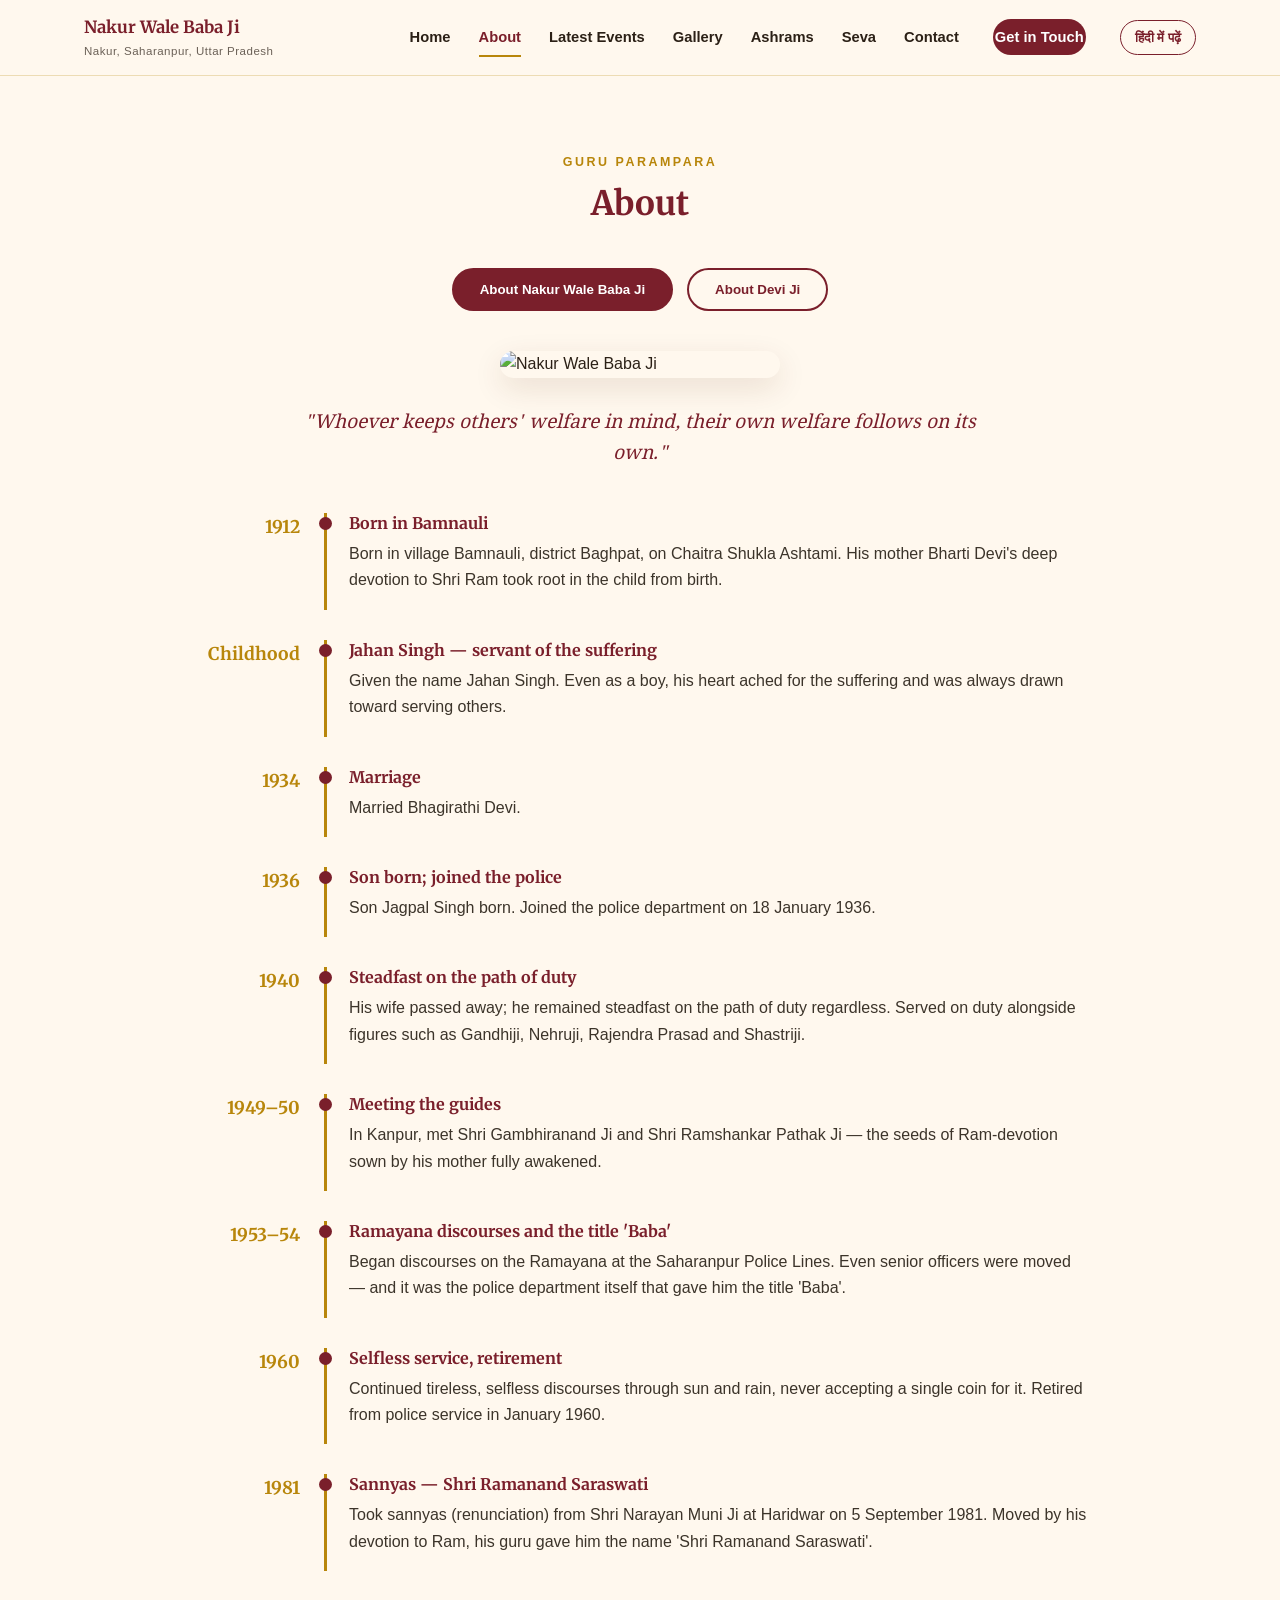
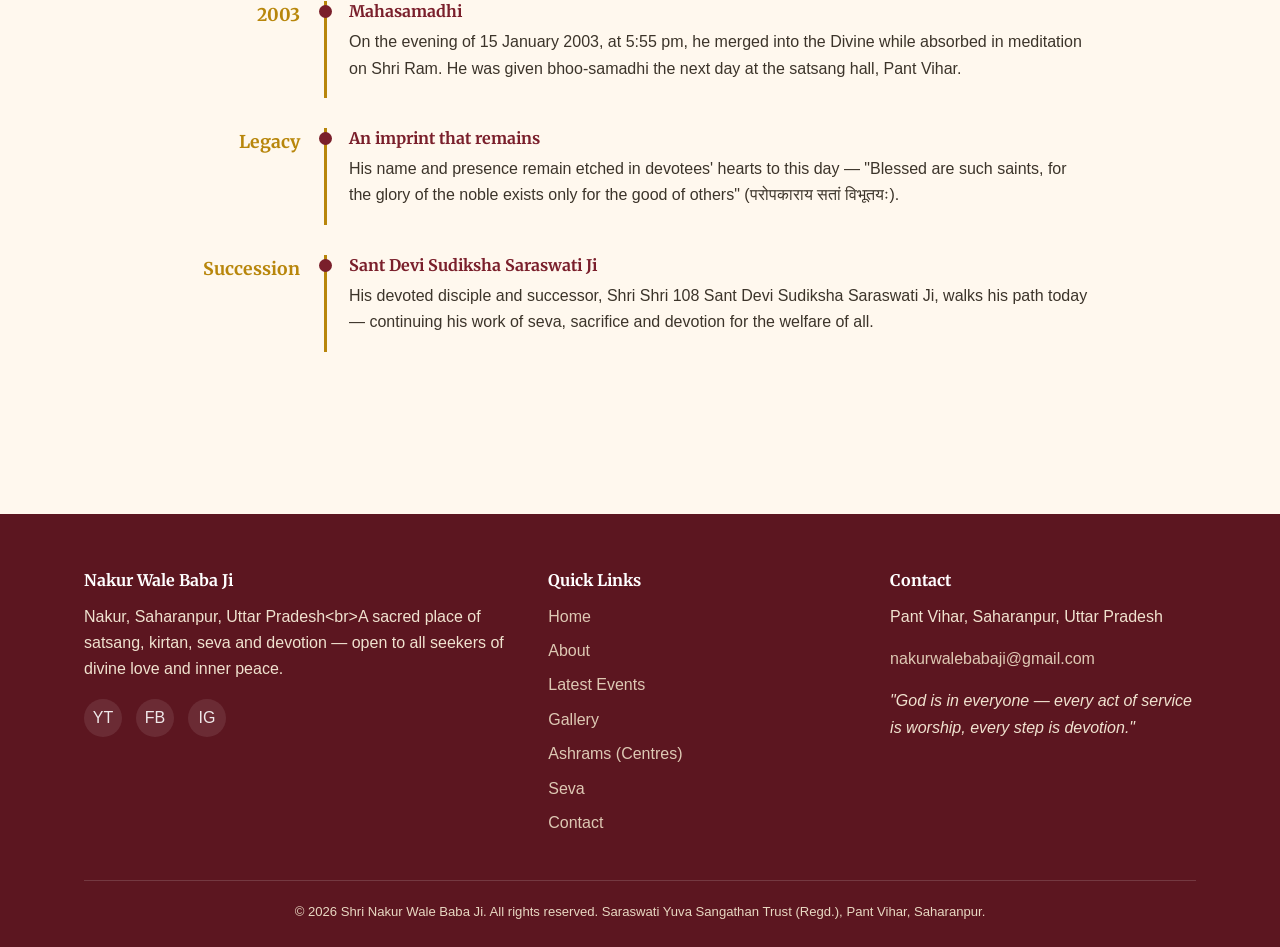
==== commit 9412c09d: "Add files via upload" ====
--- a/about.html
+++ b/about.html
@@ -63,7 +63,7 @@
   <div class="container">
 
     <div class="tab-panel active" id="tab-baba">
-      <img class="baba-photo" src="https://nakurwalebabaji.com/images/Nakud%20wale%20baba%20ji/photo1.jpg" alt="Nakur Wale Baba Ji">
+      <img class="baba-photo" src="https://nakurwalebabaji.com/images/Nakud%20wale%20baba%20ji/photo7.jpg" alt="Nakur Wale Baba Ji">
       <div class="center" style="max-width:700px;margin:0 auto 40px;">
         <p style="font-family:'Noto Serif Devanagari',serif;font-size:1.2rem;color:var(--maroon);font-style:italic;" data-en="&quot;Whoever keeps others' welfare in mind, their own welfare follows on its own.&quot;" data-hi="&quot;औरों के कल्याण में रहता जिनका ध्यान, उनका अपने आप हो जाता कल्याण।&quot;">
           "Whoever keeps others' welfare in mind, their own welfare follows on its own."
--- a/assets/css/style.css
+++ b/assets/css/style.css
@@ -93,6 +93,12 @@
   content:""; position:absolute; left:0; right:0; bottom:-4px; height:2px; background: var(--gold);
 }
 .nav-cta{ margin-left:6px; }
+.nav .nav-cta{ color:#fff; }
+.nav .lang-toggle{
+  color: var(--maroon); font-size:.82rem; font-weight:700; padding:6px 14px;
+  border:1.5px solid var(--maroon); border-radius:999px; margin-left:6px; white-space:nowrap;
+}
+.nav .lang-toggle:hover{ background: var(--maroon); color:#fff; }
 .nav-toggle{ display:none; background:none; border:none; font-size:1.6rem; color:var(--maroon); cursor:pointer; }
 
 @media (max-width: 900px){
@@ -151,15 +157,18 @@
 }
 @media (max-width: 800px){ .bio-grid{ grid-template-columns:1fr; } }
 
-/* Teachings */
-.teach-grid{ display:grid; grid-template-columns: repeat(auto-fit,minmax(220px,1fr)); gap:22px; }
+/* Teachings — infinite horizontal scroll */
+.teach-scroll{ overflow:hidden; width:100%; padding: 10px 0 4px; -webkit-mask-image: linear-gradient(90deg, transparent, #000 5%, #000 95%, transparent); mask-image: linear-gradient(90deg, transparent, #000 5%, #000 95%, transparent); }
+.teach-track{ display:flex; gap:22px; width:max-content; animation: teach-scroll-left 34s linear infinite; }
+.teach-scroll:hover .teach-track{ animation-play-state: paused; }
 .teach-card{
   background:#fff; border-radius: var(--radius); padding: 26px 24px; box-shadow: var(--shadow);
   border-bottom: 3px solid var(--gold);
-}
-.teach-num{ font-family:'Merriweather',serif; font-size:2rem; color: rgba(184,134,11,.35); font-weight:700; }
-.teach-card h4{ font-size:1.02rem; margin: 6px 0 8px; color:var(--maroon); }
+  min-width:280px; max-width:280px; flex: 0 0 auto;
+}
+.teach-card h4{ font-size:1.02rem; margin: 0 0 8px; color:var(--maroon); }
 .teach-card p{ font-size:.92rem; color:#5a5145; margin:0; }
+@keyframes teach-scroll-left{ from{ transform: translateX(0); } to{ transform: translateX(-50%); } }
 
 /* Card grids (events, ashrams) */
 .card-grid{ display:grid; grid-template-columns: repeat(auto-fit,minmax(280px,1fr)); gap:26px; }
@@ -193,18 +202,20 @@
 .gallery-panel.active{ display:block; }
 .gallery-caption{ font-size:.78rem; color:var(--grey); text-align:center; margin-top:6px; }
 
-/* Seva */
-.seva-grid{ display:grid; grid-template-columns: repeat(auto-fit,minmax(260px,1fr)); gap:24px; }
-.seva-card{ background:#fff; border-radius:var(--radius); padding:26px; box-shadow:var(--shadow); }
-.seva-stat{ display:inline-block; background: var(--cream-dark); color:var(--maroon); font-weight:700; font-size:.8rem; padding:5px 14px; border-radius:999px; margin-bottom:10px; }
-.donate-box{
+/* Seva — heading-only bullet list */
+.seva-list{ list-style:none; padding:0; margin:0 auto; max-width:760px; display:grid; grid-template-columns:repeat(auto-fit,minmax(260px,1fr)); gap:18px; }
+.seva-list li{
+  background:#fff; border-radius:12px; padding:20px 24px; box-shadow:var(--shadow);
+  border-left:4px solid var(--gold); font-weight:700; color:var(--maroon); font-size:1.08rem;
+}
+
+/* Donate box — simplified: UPI ID + QR only */
+.donate-box-simple{
   background: linear-gradient(135deg, var(--maroon), var(--maroon-dark)); color:#fff; border-radius: var(--radius);
-  padding: 40px; display:grid; grid-template-columns: 1fr 1fr; gap:36px; align-items:center;
-}
-.donate-box img{ border-radius:10px; max-width:220px; margin:0 auto; }
-.donate-box .upi{ font-family:monospace; background:rgba(255,255,255,.15); padding:8px 14px; border-radius:8px; display:inline-block; margin: 10px 0; }
-.donate-note{ font-size:.85rem; color:#f0dcc8; }
-@media (max-width:760px){ .donate-box{ grid-template-columns:1fr; text-align:center; } }
+  padding: 44px; text-align:center; max-width:420px; margin:0 auto;
+}
+.donate-box-simple img{ border-radius:10px; max-width:260px; margin:20px auto 0; box-shadow:0 10px 30px rgba(0,0,0,.3); }
+.donate-box-simple .upi{ font-family:monospace; font-size:1.1rem; background:rgba(255,255,255,.15); padding:10px 20px; border-radius:8px; display:inline-block; }
 
 /* Contact */
 .contact-grid{ display:grid; grid-template-columns: 1fr 1fr; gap:44px; }
@@ -230,13 +241,21 @@
 .site-footer{ background: var(--maroon-dark); color:#f0e2cf; padding: 56px 0 24px; margin-top:60px; }
 .footer-grid{ display:grid; grid-template-columns: 1.4fr 1fr 1fr; gap:36px; margin-bottom:36px; }
 .site-footer h4{ color:#fff; font-size:1rem; margin-bottom:14px; }
-.site-footer a{ color:#ecdcc4; opacity:.85; }
+.site-footer p{ color:#f0e2cf; }
+.site-footer a{ color:#ecdcc4; opacity:.9; }
 .site-footer a:hover{ opacity:1; text-decoration:underline; }
 .footer-links li{ list-style:none; margin-bottom:8px; }
 .footer-links{ padding:0; margin:0; }
 .social-row{ display:flex; gap:14px; margin-top:14px; }
-.social-row a{ width:38px; height:38px; border-radius:50%; background:rgba(255,255,255,.1); display:flex; align-items:center; justify-content:center; }
-.footer-bottom{ border-top: 1px solid rgba(255,255,255,.15); padding-top:20px; font-size:.82rem; color:#d9c3a4; text-align:center; }
+.social-row a{ width:38px; height:38px; border-radius:50%; background:rgba(255,255,255,.1); display:flex; align-items:center; justify-content:center; color:#fff; }
+.footer-bottom{ border-top: 1px solid rgba(255,255,255,.15); padding-top:20px; font-size:.82rem; color:#e8d8c2; text-align:center; }
+
+/* Lightbox (gallery popup) */
+.lightbox{ display:none; position:fixed; inset:0; background:rgba(20,10,5,.92); z-index:1000; align-items:center; justify-content:center; padding:40px; }
+.lightbox.open{ display:flex; }
+.lightbox img{ max-width:90vw; max-height:88vh; border-radius:10px; box-shadow:0 20px 60px rgba(0,0,0,.5); }
+.lightbox-close{ position:absolute; top:22px; right:32px; color:#fff; font-size:2.4rem; line-height:1; cursor:pointer; font-family:sans-serif; }
+.gallery-grid img, .lightbox-trigger{ cursor:pointer; }
 @media (max-width:800px){ .footer-grid{ grid-template-columns:1fr; } }
 
 /* Utility */
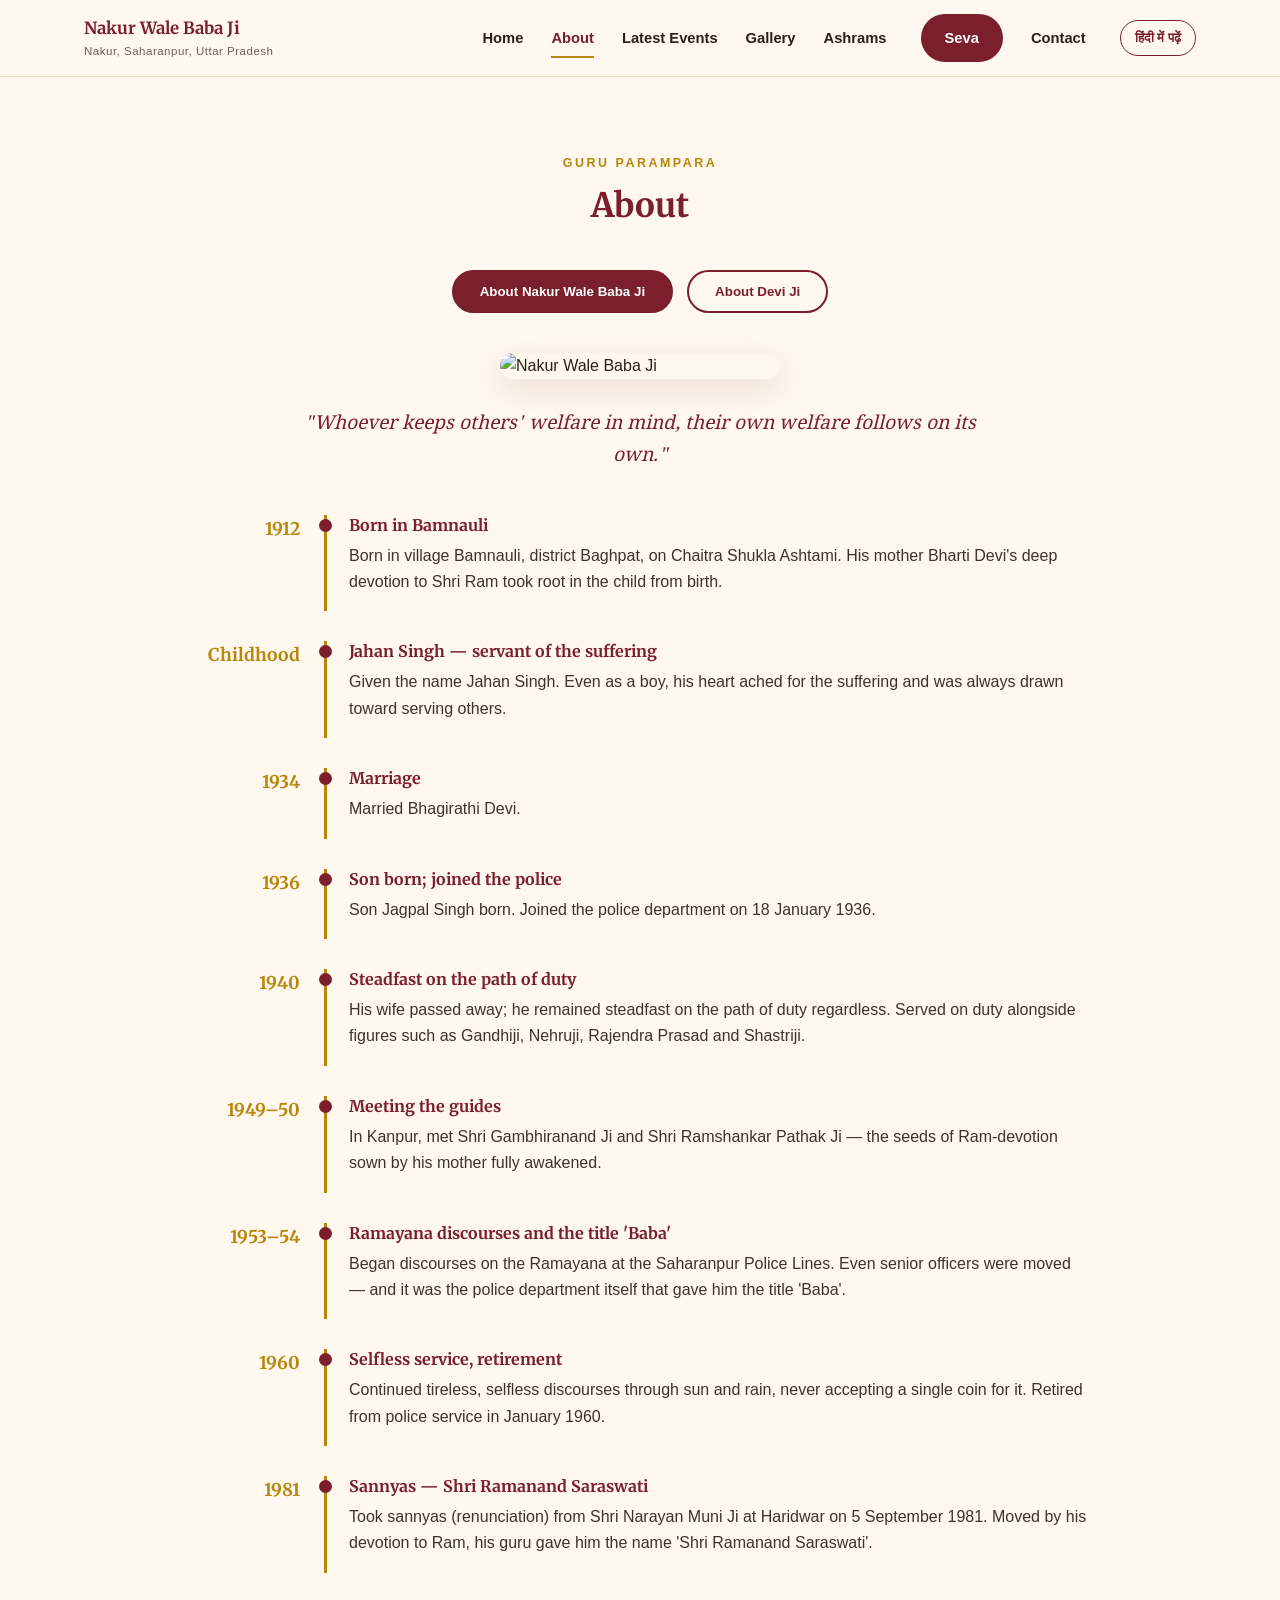
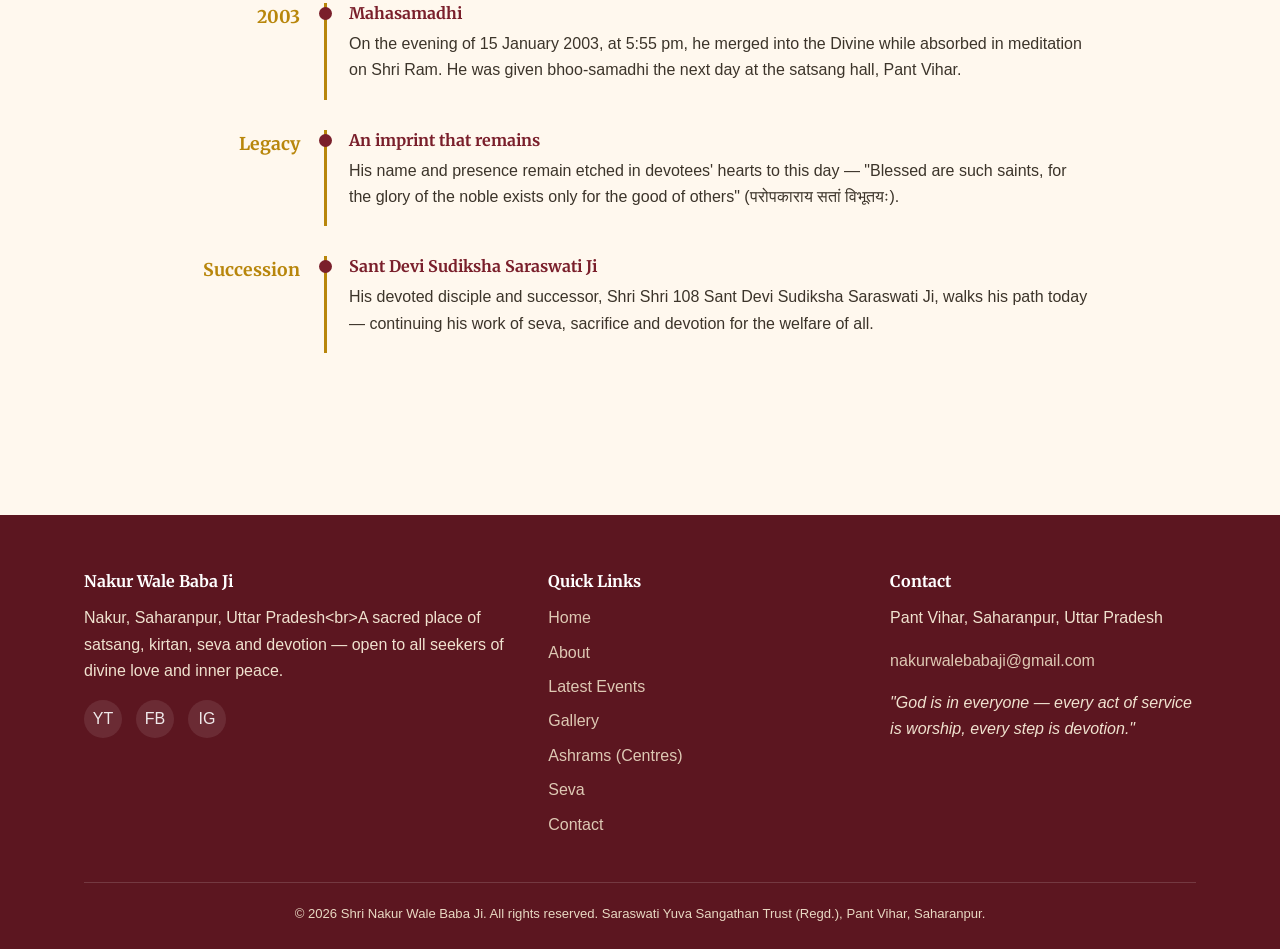
==== commit 1b595271: "Add files via upload" ====
--- a/about.html
+++ b/about.html
@@ -37,9 +37,8 @@
       <a href="events.html" data-en="Latest Events" data-hi="ताज़ा कार्यक्रम">Latest Events</a>
       <a href="gallery.html" data-en="Gallery" data-hi="गैलरी">Gallery</a>
       <a href="ashrams.html" data-en="Ashrams" data-hi="आश्रम">Ashrams</a>
-      <a href="seva.html" data-en="Seva" data-hi="सेवा">Seva</a>
+      <a href="seva.html" class="btn btn-primary nav-cta" data-en="Seva" data-hi="सेवा">Seva</a>
       <a href="contact.html" data-en="Contact" data-hi="संपर्क">Contact</a>
-      <a href="contact.html" class="btn btn-primary nav-cta" data-en="Get in Touch" data-hi="संपर्क करें">Get in Touch</a>
       <a href="#" id="lang-toggle" class="lang-toggle" data-en="हिंदी में पढ़ें" data-hi="En">हिंदी में पढ़ें</a>
     </nav>
     <button class="nav-toggle" aria-label="Menu">&#9776;</button>
--- a/assets/css/style.css
+++ b/assets/css/style.css
@@ -93,7 +93,7 @@
   content:""; position:absolute; left:0; right:0; bottom:-4px; height:2px; background: var(--gold);
 }
 .nav-cta{ margin-left:6px; }
-.nav .nav-cta{ color:#fff; }
+.nav a.nav-cta{ color:#fff; padding: 10px 22px; display:inline-flex; align-items:center; }
 .nav .lang-toggle{
   color: var(--maroon); font-size:.82rem; font-weight:700; padding:6px 14px;
   border:1.5px solid var(--maroon); border-radius:999px; margin-left:6px; white-space:nowrap;
@@ -176,12 +176,21 @@
   background:#fff; border-radius: var(--radius); overflow:hidden; box-shadow: var(--shadow);
   display:flex; flex-direction:column;
 }
-.card img{ height:190px; width:100%; object-fit:cover; }
+.card img{ height:190px; width:100%; object-fit:cover; object-position: top center; }
 .card-body{ padding: 20px 22px; flex:1; display:flex; flex-direction:column; }
 .card-tag{ font-size:.72rem; text-transform:uppercase; letter-spacing:1.5px; color: var(--gold); font-weight:700; margin-bottom:6px; }
 .card h3{ font-size:1.1rem; margin-bottom:8px; }
 .card p{ font-size:.92rem; color:#5a5145; flex:1; }
 .card-link{ font-weight:700; color:var(--maroon); font-size:.88rem; margin-top:10px; }
+
+/* Horizontal event card — photo left, details right */
+.card-horizontal{ flex-direction: row; align-items: stretch; }
+.card-horizontal img{ width: 260px; height:auto; flex-shrink:0; object-fit:cover; object-position: top center; }
+.card-horizontal .card-body{ justify-content:center; }
+@media (max-width: 640px){
+  .card-horizontal{ flex-direction: column; }
+  .card-horizontal img{ width:100%; height:220px; }
+}
 
 /* Video embeds */
 .video-grid{ display:grid; grid-template-columns: repeat(auto-fit,minmax(300px,1fr)); gap:24px; }
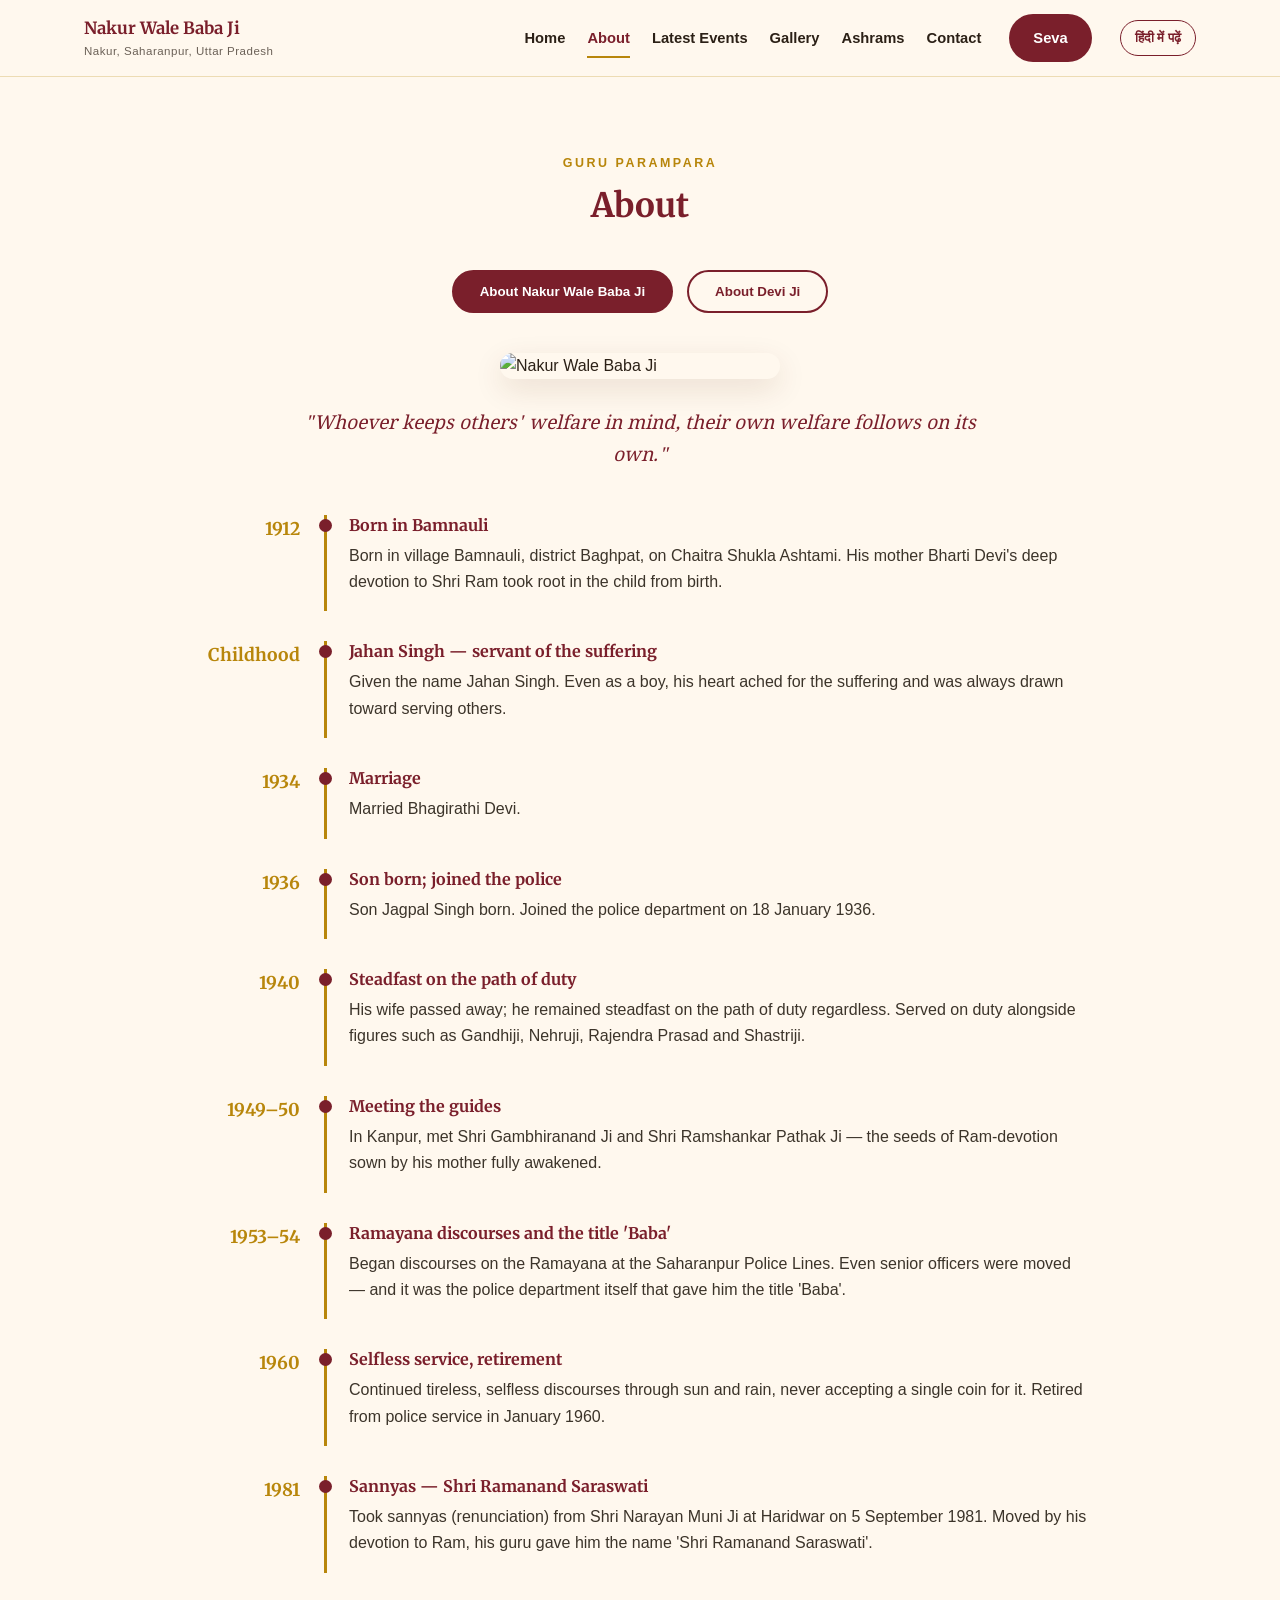
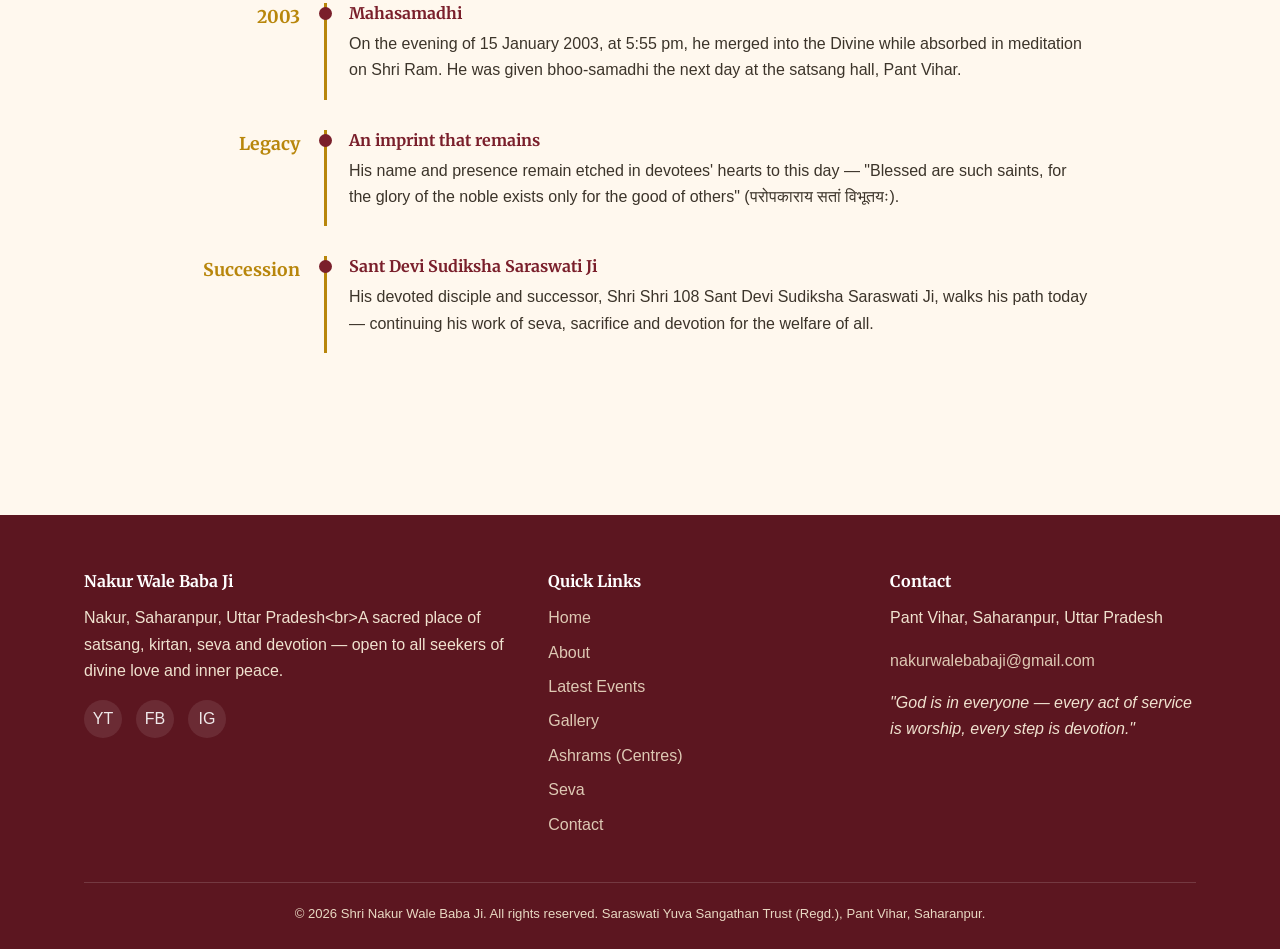
==== commit b11207d0: "Add files via upload" ====
--- a/about.html
+++ b/about.html
@@ -37,8 +37,8 @@
       <a href="events.html" data-en="Latest Events" data-hi="ताज़ा कार्यक्रम">Latest Events</a>
       <a href="gallery.html" data-en="Gallery" data-hi="गैलरी">Gallery</a>
       <a href="ashrams.html" data-en="Ashrams" data-hi="आश्रम">Ashrams</a>
+      <a href="contact.html" data-en="Contact" data-hi="संपर्क">Contact</a>
       <a href="seva.html" class="btn btn-primary nav-cta" data-en="Seva" data-hi="सेवा">Seva</a>
-      <a href="contact.html" data-en="Contact" data-hi="संपर्क">Contact</a>
       <a href="#" id="lang-toggle" class="lang-toggle" data-en="हिंदी में पढ़ें" data-hi="En">हिंदी में पढ़ें</a>
     </nav>
     <button class="nav-toggle" aria-label="Menu">&#9776;</button>
--- a/assets/css/style.css
+++ b/assets/css/style.css
@@ -86,14 +86,16 @@
 .brand img{ height:48px; width:48px; border-radius:50%; object-fit:cover; }
 .brand-text .title{ font-family:'Merriweather',serif; font-weight:700; color:var(--maroon); font-size:1.05rem; }
 .brand-text .sub{ font-size:.72rem; color:var(--grey); letter-spacing:.5px; }
-.nav{ display:flex; align-items:center; gap:28px; }
-.nav a{ font-weight:600; font-size:.92rem; color: var(--ink); position:relative; padding: 4px 0; }
+.nav{ display:flex; align-items:center; gap:22px; flex-wrap:nowrap; }
+.nav a{ font-weight:600; font-size:.92rem; color: var(--ink); position:relative; padding: 4px 0; white-space:nowrap; }
 .nav a:hover, .nav a.active{ color: var(--maroon); }
 .nav a.active::after{
   content:""; position:absolute; left:0; right:0; bottom:-4px; height:2px; background: var(--gold);
 }
 .nav-cta{ margin-left:6px; }
 .nav a.nav-cta{ color:#fff; padding: 10px 22px; display:inline-flex; align-items:center; }
+.nav a.nav-cta.active::after{ content:none; }
+.nav a.nav-cta:hover{ color:#fff; }
 .nav .lang-toggle{
   color: var(--maroon); font-size:.82rem; font-weight:700; padding:6px 14px;
   border:1.5px solid var(--maroon); border-radius:999px; margin-left:6px; white-space:nowrap;
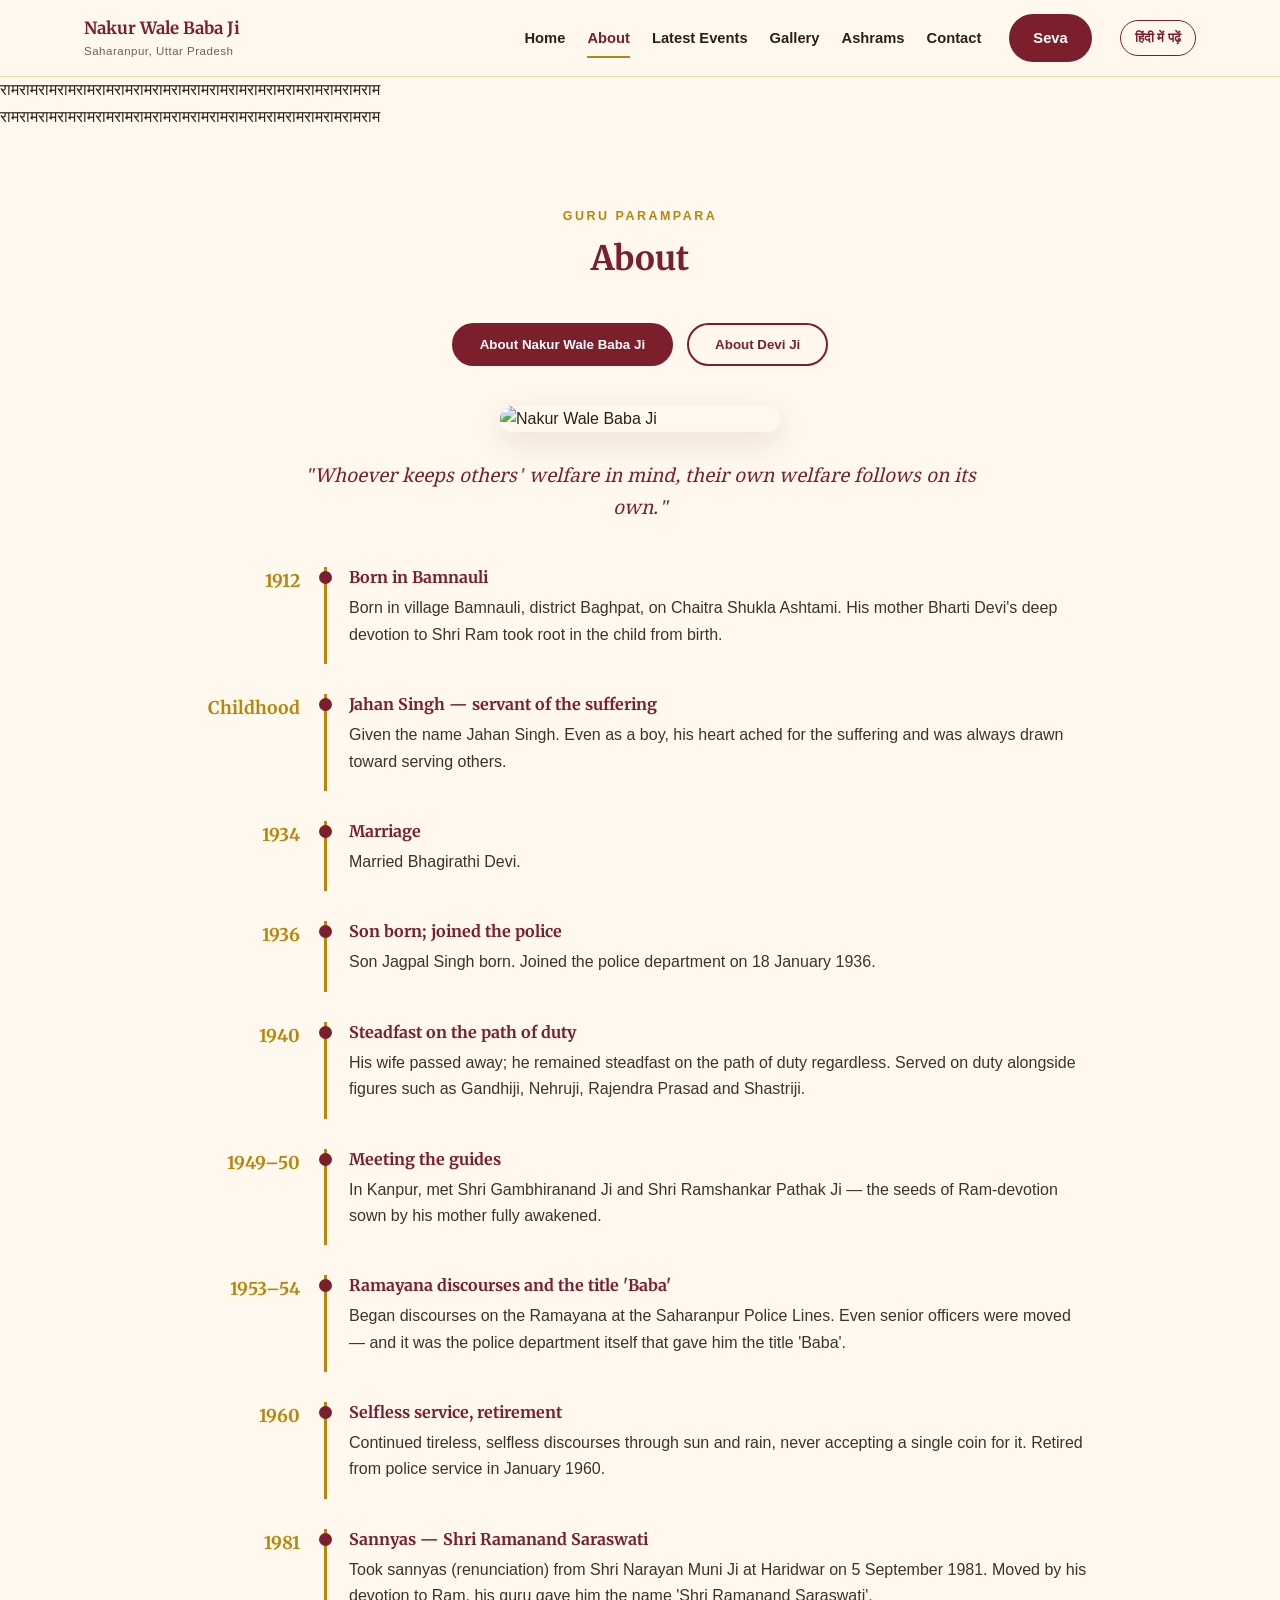
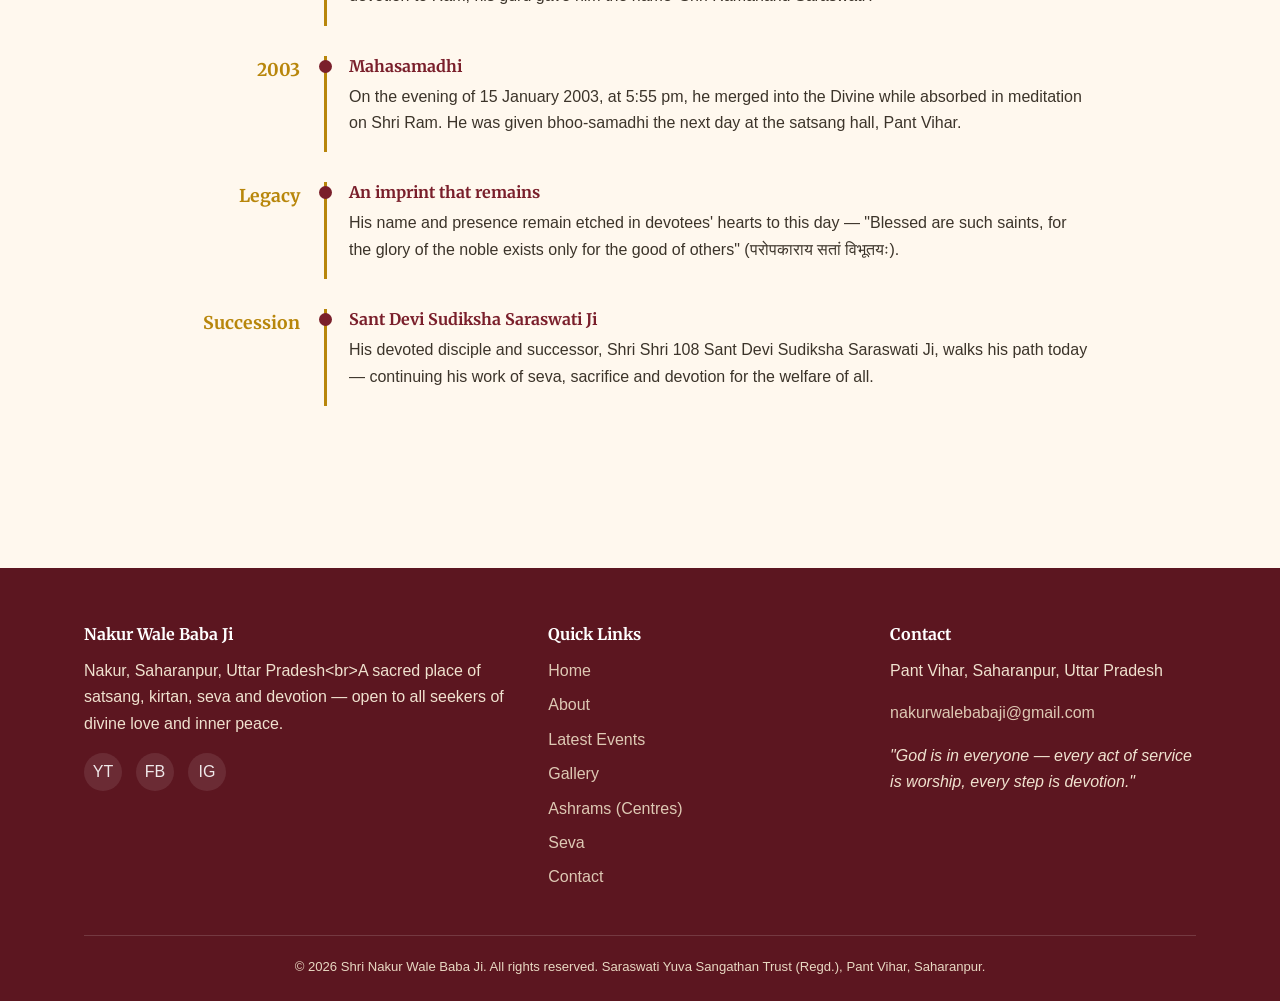
==== commit 1b86370c: "Add files via upload" ====
--- a/about.html
+++ b/about.html
@@ -29,7 +29,7 @@
   <div class="header-inner">
     <a href="index.html" class="brand">
       <img src="https://nakurwalebabaji.com/images/logo.png" alt="Nakur Wale Baba Ji" onerror="this.style.display='none'">
-      <div class="brand-text"><div class="title" data-en="Nakur Wale Baba Ji" data-hi="नकुड़ वाले बाबा जी">Nakur Wale Baba Ji</div><div class="sub" data-en="Nakur, Saharanpur, Uttar Pradesh" data-hi="नकुड़, सहारनपुर, उत्तर प्रदेश">Nakur, Saharanpur, Uttar Pradesh</div></div>
+      <div class="brand-text"><div class="title" data-en="Nakur Wale Baba Ji" data-hi="नकुड़ वाले बाबा जी">Nakur Wale Baba Ji</div><div class="sub" data-en="Saharanpur, Uttar Pradesh" data-hi="सहारनपुर, उत्तर प्रदेश">Saharanpur, Uttar Pradesh</div></div>
     </a>
     <nav class="nav">
       <a href="index.html" data-en="Home" data-hi="होम">Home</a>
@@ -44,6 +44,15 @@
     <button class="nav-toggle" aria-label="Menu">&#9776;</button>
   </div>
 </header>
+
+<div class="ram-side-decor" aria-hidden="true">
+  <div class="ram-side-col left">
+    <div class="ram-side-track"><span>राम</span><span>राम</span><span>राम</span><span>राम</span><span>राम</span><span>राम</span><span>राम</span><span>राम</span><span>राम</span><span>राम</span><span>राम</span><span>राम</span><span>राम</span><span>राम</span><span>राम</span><span>राम</span><span>राम</span><span>राम</span><span>राम</span><span>राम</span></div>
+  </div>
+  <div class="ram-side-col right">
+    <div class="ram-side-track"><span>राम</span><span>राम</span><span>राम</span><span>राम</span><span>राम</span><span>राम</span><span>राम</span><span>राम</span><span>राम</span><span>राम</span><span>राम</span><span>राम</span><span>राम</span><span>राम</span><span>राम</span><span>राम</span><span>राम</span><span>राम</span><span>राम</span><span>राम</span></div>
+  </div>
+</div>
 
 <section class="section" style="padding-bottom:0;">
   <div class="container">
